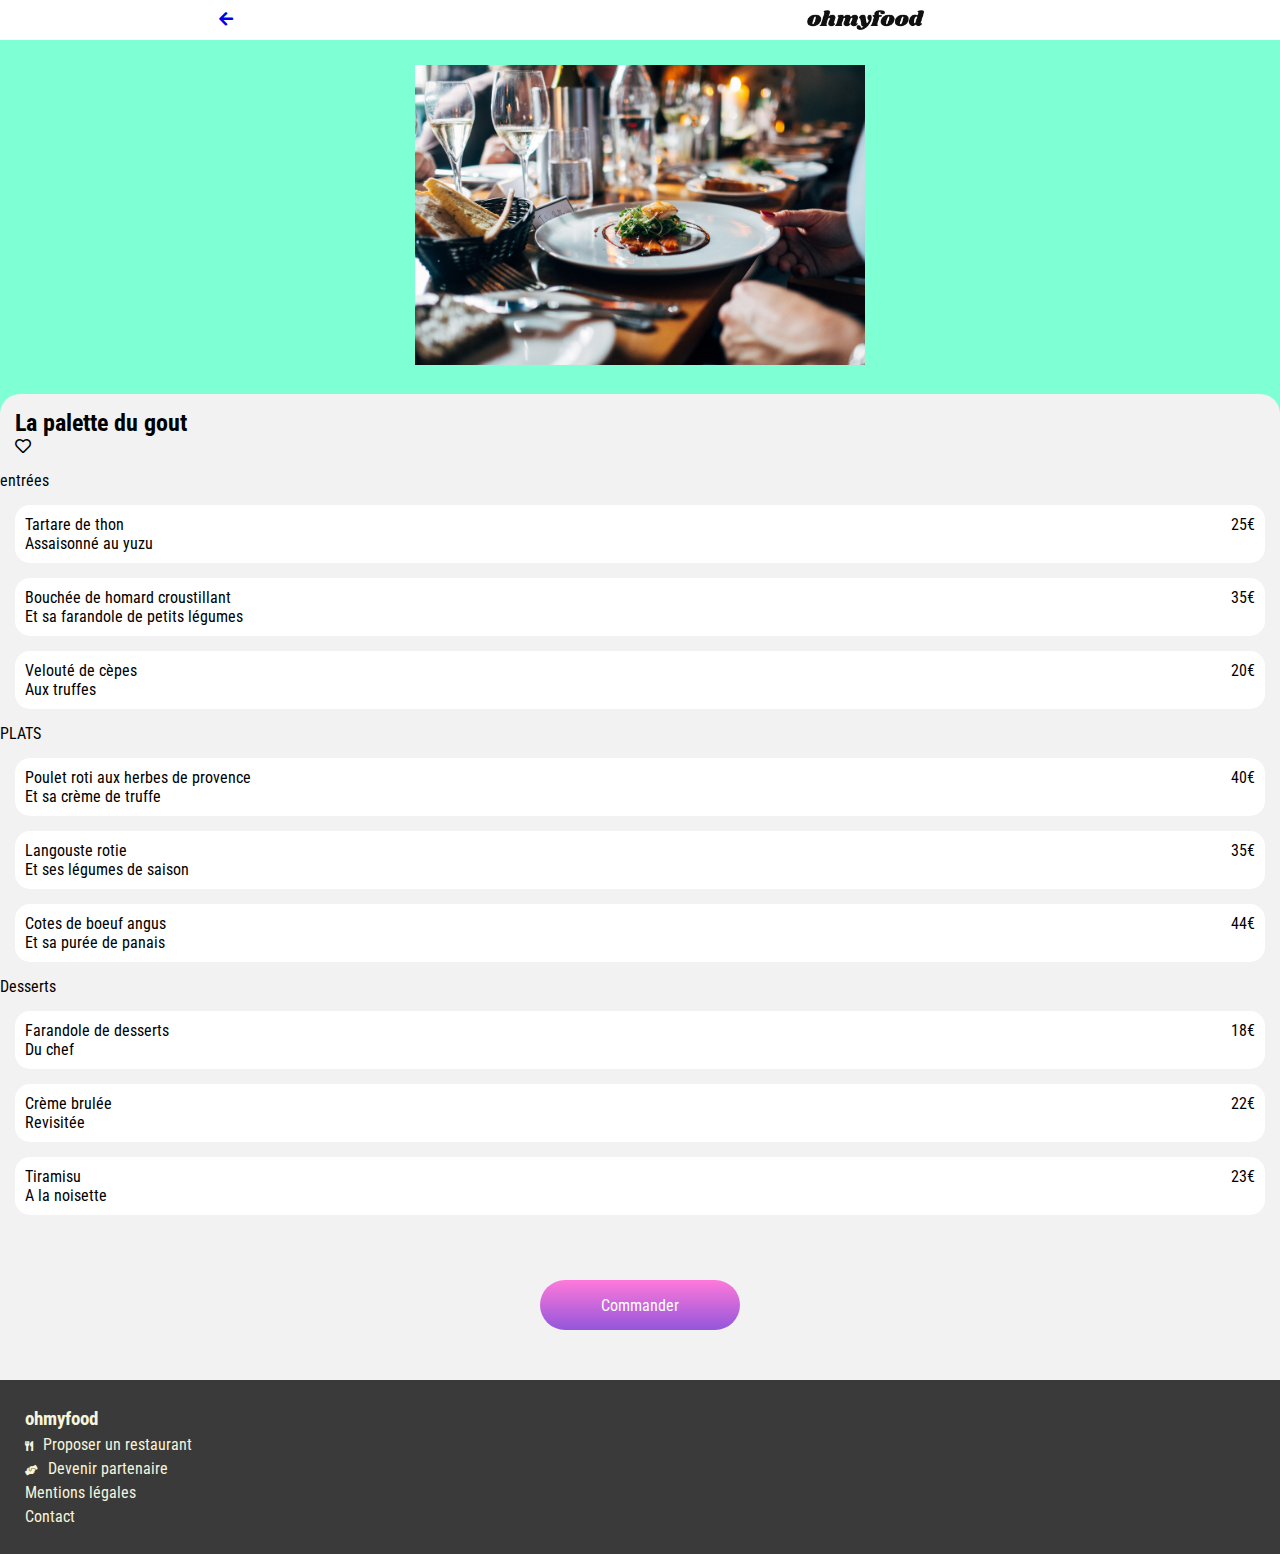
==== menu/delice_des_sens.html @ 4dac1f6c "initialisation du projet 2" ====
<!DOCTYPE html>
<html lang="en">
<head>
        <meta charset="UTF-8">
        <meta http-equiv="X-UA-Compatible" content="IE=edge">
        <meta name="viewport" content="width=device-width, initial-scale=1.0">
        <link rel="stylesheet" href="./../style/css/style.css">
        <link rel="stylesheet" href="./style/css/header.css">
        <link rel="stylesheet" href="./../style/css/menu/palette_gout.css">
        <link rel="stylesheet" href="https://cdnjs.cloudflare.com/ajax/libs/font-awesome/5.15.4/css/all.min.css">
        <title>OHMYFOOD</title>
</head>
<body>
        <header class="header">
                <span class="header__span"><a href="../index.html"><i class="fas fa-arrow-left"></i></a></span>
                <div class="header__logo">
                          <img src="./../img/logo/ohmyfood.png" alt="" class="header__logo__img">
                </div>
        </header>
        <main>
                <section class="baniere">
                        <div class="restaurant__br">
                                <div class="restaurant__br__liens__palette__img">
                                        <img class="restaurant__img restaurant__br__liens__palette__img--img" src="./../img/restaurants/jay-wennington-N_Y88TWmGwA-unsplash.jpg" alt="">
                                </div>
                        </div>    
                </section>
                <section class="plat">
                        <div class="palette_text">
                                <h2>La palette du gout</h2>
                                <div class="palette_heart">
                                        <i class="far fa-heart"></i>
                                </div>
                        </div>
                        <article class="entree">
                                <div class="entree__title">entrées</div>
                                <div class="entree__entrecard">
                                        <p>Tartare de thon <br> Assaisonné au yuzu</p>
                                        <span>25€</span>
                                </div>
                                <div class="entree__entrecard">
                                        <p>Bouchée de homard croustillant<br> Et sa farandole de petits légumes</p>
                                        <span>35€</span>
                                </div>
                                <div class="entree__entrecard">
                                        <p>Velouté de cèpes<br> Aux truffes</p>
                                        <span>20€</span>
                                </div>
                        </article>
                        <article class="entree">
                                <div class="plats__title">PLATS</div>
                                <div class="entree__entrecard">
                                        <p>Poulet roti aux herbes de provence<br>Et sa crème de truffe</p>
                                        <span>40€</span>
                                </div>
                                <div class="entree__entrecard">
                                        <p>Langouste rotie<br>Et ses légumes de saison</p>
                                        <span>35€</span>
                                </div>
                                <div class="entree__entrecard">
                                        <p>Cotes de boeuf angus <br>Et sa purée de panais</p>
                                        <span>44€</span>
                                </div>
                        </article>
                        <article class="entree">
                                <div class="desserts__title">Desserts</div>
                                <div class="entree__entrecard">
                                        <p>Farandole de  desserts <br>Du chef</p>
                                        <span>18€</span>
                                </div>
                                <div class="entree__entrecard">
                                        <p>Crème brulée<br>Revisitée</p>
                                        <span>22€</span>
                                </div>
                                <div class="entree__entrecard">
                                        <p>Tiramisu<br>A la noisette</p>
                                        <span>23€</span>
                                </div>
                        </article>
                        <div class="commander">
                                <div class="commander__buton"> Commander</div>
                        </div>
                </section>
        </main> 
        <footer class="footer">
                <h3>ohmyfood</h3>
         
                 <i class="fas fa-utensils"></i>Proposer un restaurant <br>
                 <i class="fas fa-hands-helping"></i>Devenir partenaire <br>
                 Mentions légales <br>
                 Contact
         </footer>    
</body>
</html>
---- style/css/style.css ----
@import url("https://fonts.googleapis.com/css2?family=Roboto+Condensed:ital,wght@0,400;0,700;1,300;1,400;1,700&family=Shrikhand&display=swap");
@import url("./header.css");
@import url("./footer.css");
/******************************VARIABLE*****************************/
/******************************MIXIN*****************************/
*,
::before,
::after {
  box-sizing: border-box;
  margin: 0;
  padding: 0;
}

a {
  text-decoration: none;
}

.title {
  font-family: "Shrikhand", cursive;
}

.restaurant__img {
  object-fit: cover;
  object-position: center;
  width: 100%;
  height: 300px;
}

body {
  background-color: aquamarine;
  font-family: "Roboto Condensed", sans-serif;
}

.localisation {
  background-color: #F2F2F2;
  justify-content: center;
  display: flex;
  padding-top: 15px;
  padding-bottom: 15px;
}
.localisation__icon {
  font-size: 14px;
}
.localisation__ville {
  text-align: center;
  margin-left: 15px;
}

.nouveau {
  background-color: #99E2D0;
}

.baniere {
  padding-top: 25px;
  padding-bottom: 25px;
  justify-content: center;
  align-items: center;
  display: flex;
  flex-direction: column;
}
.baniere__title {
  text-align: center;
}
.baniere__paragraphe {
  text-align: center;
}
.baniere__explorer {
  background-image: linear-gradient(to top, #9356DC, #FF79DA);
  display: flex;
  align-items: center;
  justify-content: center;
  height: 40px;
  width: 40%;
  border-radius: 40px;
  max-width: 200px;
  text-align: center;
  margin-top: 15px;
  background-color: #FF79DA;
  color: #FFFFFF;
}

.fonctionnement {
  background-color: #FFFFFF;
  padding: 25px 15px;
}
.fonctionnement__chosissez {
  background-color: #F2F2F2;
  display: flex;
  justify-content: space-around;
  align-items: center;
  margin: 10px 0 10px 0px;
  height: 50px;
  border-radius: 20px;
  position: relative;
}
.fonctionnement__chosissez__numero {
  position: absolute;
  background-color: #9356DC;
  width: 20px;
  text-align: center;
  border-radius: 50%;
  color: #FFFFFF;
  padding: 3px;
  left: -10px;
}

.restaurant {
  background-color: #F2F2F2;
  display: flex;
  flex-direction: column;
  justify-content: space-around;
}
.restaurant .restaurant__br {
  border-radius: 15px;
  background-color: #FF79DA;
  margin: 30px;
}
.restaurant .restaurant__br .restaurant__br__liens__nouveau {
  background-color: #99E2D0;
  display: inline-block;
  padding: 6px 12px;
  border-radius: 3px;
  color: rgb(45, 132, 45);
  font-weight: 600;
}
.restaurant .palette_text {
  margin-top: -4px;
  padding: 20px 15px 20px 15px;
  background-color: #FFFFFF;
  border-radius: 0px 0px 15px 15px;
  display: flex;
  justify-content: space-between;
}
.restaurant .palette_text .palette_heart {
  font-size: 30px;
}

.restaurant__br__liens {
  position: relative;
}
.restaurant__br__liens .restaurant__br__liens__nouveau {
  position: absolute;
  top: 15px;
  right: 15px;
}
.restaurant__br__liens .restaurant__br__liens__palette__img {
  margin: 0;
}
.restaurant__br__liens .restaurant__br__liens__palette__img .restaurant__br__liens__palette__img--img {
  border-radius: 15px 15px 0 0;
}

/*# sourceMappingURL=style.css.map */
---- style/css/menu/palette_gout.css ----
@import url("https://fonts.googleapis.com/css2?family=Roboto+Condensed:ital,wght@0,400;0,700;1,300;1,400;1,700&family=Shrikhand&display=swap");
@import url("./header.css");
@import url("./footer.css");
/******************************VARIABLE*****************************/
/******************************MIXIN*****************************/
.plat {
  border-top-left-radius: 20px;
  border-top-right-radius: 20px;
  display: flex;
  flex-direction: column;
  justify-content: center;
  background-color: #F2F2F2;
}
.plat .palette_text {
  margin: 15px;
}

.entree__entrecard {
  display: flex;
  justify-content: space-between;
  padding: 10px;
  margin: 15px;
  border-radius: 15px;
  background-color: #FFFFFF;
}

.commander {
  display: flex;
  justify-content: center;
}
.commander__buton {
  background-image: linear-gradient(to top, #9356DC, #FF79DA);
  padding-top: 25px;
  padding-bottom: 25px;
  display: flex;
  align-items: center;
  justify-content: center;
  height: 40px;
  width: 40%;
  border-radius: 40px;
  max-width: 200px;
  text-align: center;
  margin: 50px 0 50px 0;
  color: #FFFFFF;
}

/*# sourceMappingURL=palette_gout.css.map */
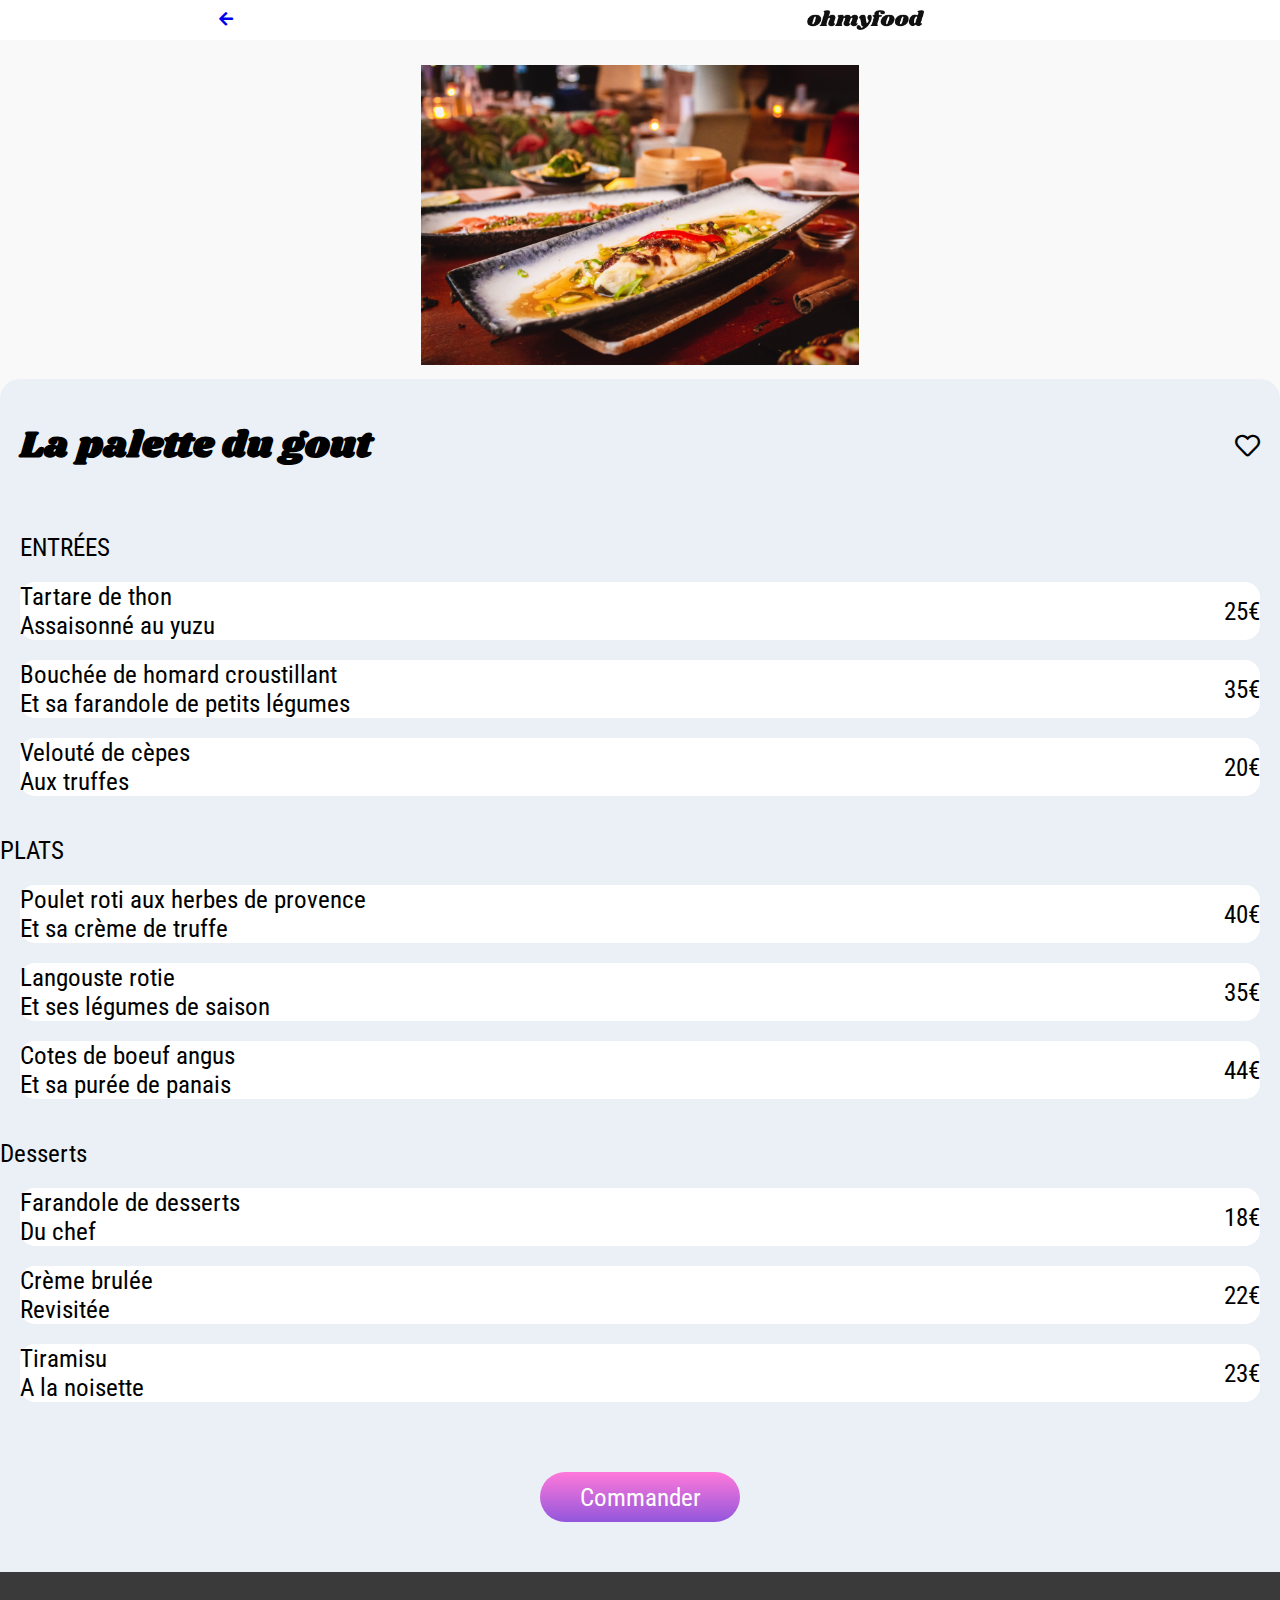
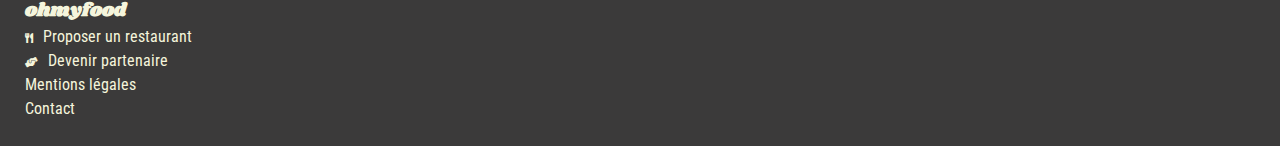
==== commit 0b0a75cc: "suite" ====
--- a/menu/delice_des_sens.html
+++ b/menu/delice_des_sens.html
@@ -21,7 +21,7 @@
                 <section class="baniere">
                         <div class="restaurant__br">
                                 <div class="restaurant__br__liens__palette__img">
-                                        <img class="restaurant__img restaurant__br__liens__palette__img--img" src="./../img/restaurants/jay-wennington-N_Y88TWmGwA-unsplash.jpg" alt="">
+                                        <img class="restaurant__img restaurant__br__liens__palette__img--img" src="./../img/restaurants/louis-hansel-shotsoflouis-qNBGVyOCY8Q-unsplash.jpg" alt="">
                                 </div>
                         </div>    
                 </section>
--- a/style/css/style.css
+++ b/style/css/style.css
@@ -27,7 +27,8 @@
 }
 
 body {
-  background-color: aquamarine;
+  background-color: #F9F9F9;
+  font-family: "Roboto", sans-serif;
   font-family: "Roboto Condensed", sans-serif;
 }
 
--- a/style/css/menu/palette_gout.css
+++ b/style/css/menu/palette_gout.css
@@ -3,25 +3,74 @@
 @import url("./footer.css");
 /******************************VARIABLE*****************************/
 /******************************MIXIN*****************************/
+h1,
+h2,
+h3 {
+  font-family: "Shrikhand", cursive;
+}
+
+.banieres__div__img {
+  width: 100%;
+}
+
 .plat {
+  margin-top: -15px;
+  font-size: 25px;
   border-top-left-radius: 20px;
   border-top-right-radius: 20px;
   display: flex;
   flex-direction: column;
   justify-content: center;
-  background-color: #F2F2F2;
+  background-color: #ebf0f6;
 }
 .plat .palette_text {
-  margin: 15px;
+  margin: 40px 20px;
+  display: flex;
+  justify-content: space-between;
+  align-items: center;
+}
+.plat .palette_text .palette_heart {
+  font-size: 25px;
 }
 
+.entree {
+  margin-top: 20px;
+}
+.entree__title {
+  margin: 0 0 0 20px;
+  text-transform: uppercase;
+}
+.entree__title .trait {
+  margin: 6px 0 20px 0;
+  border-color: #99E2D0;
+  width: 55px;
+  height: 5px;
+  background-color: #99E2D0;
+}
 .entree__entrecard {
   display: flex;
   justify-content: space-between;
-  padding: 10px;
-  margin: 15px;
+  align-items: center;
+  margin: 20px;
   border-radius: 15px;
   background-color: #FFFFFF;
+}
+.entree__entrecard__div {
+  padding: 10px;
+}
+.entree__entrecard__check {
+  padding-top: 25px;
+  height: 80px;
+  border-radius: 0px 15px 15px 0px;
+  background-color: #99E2D0;
+  color: #99E2D0;
+  text-align: center;
+  width: 20%;
+}
+.entree__entrecard__check--background {
+  background-color: #FFFFFF;
+  border-radius: 50%;
+  padding: 2px;
 }
 
 .commander {
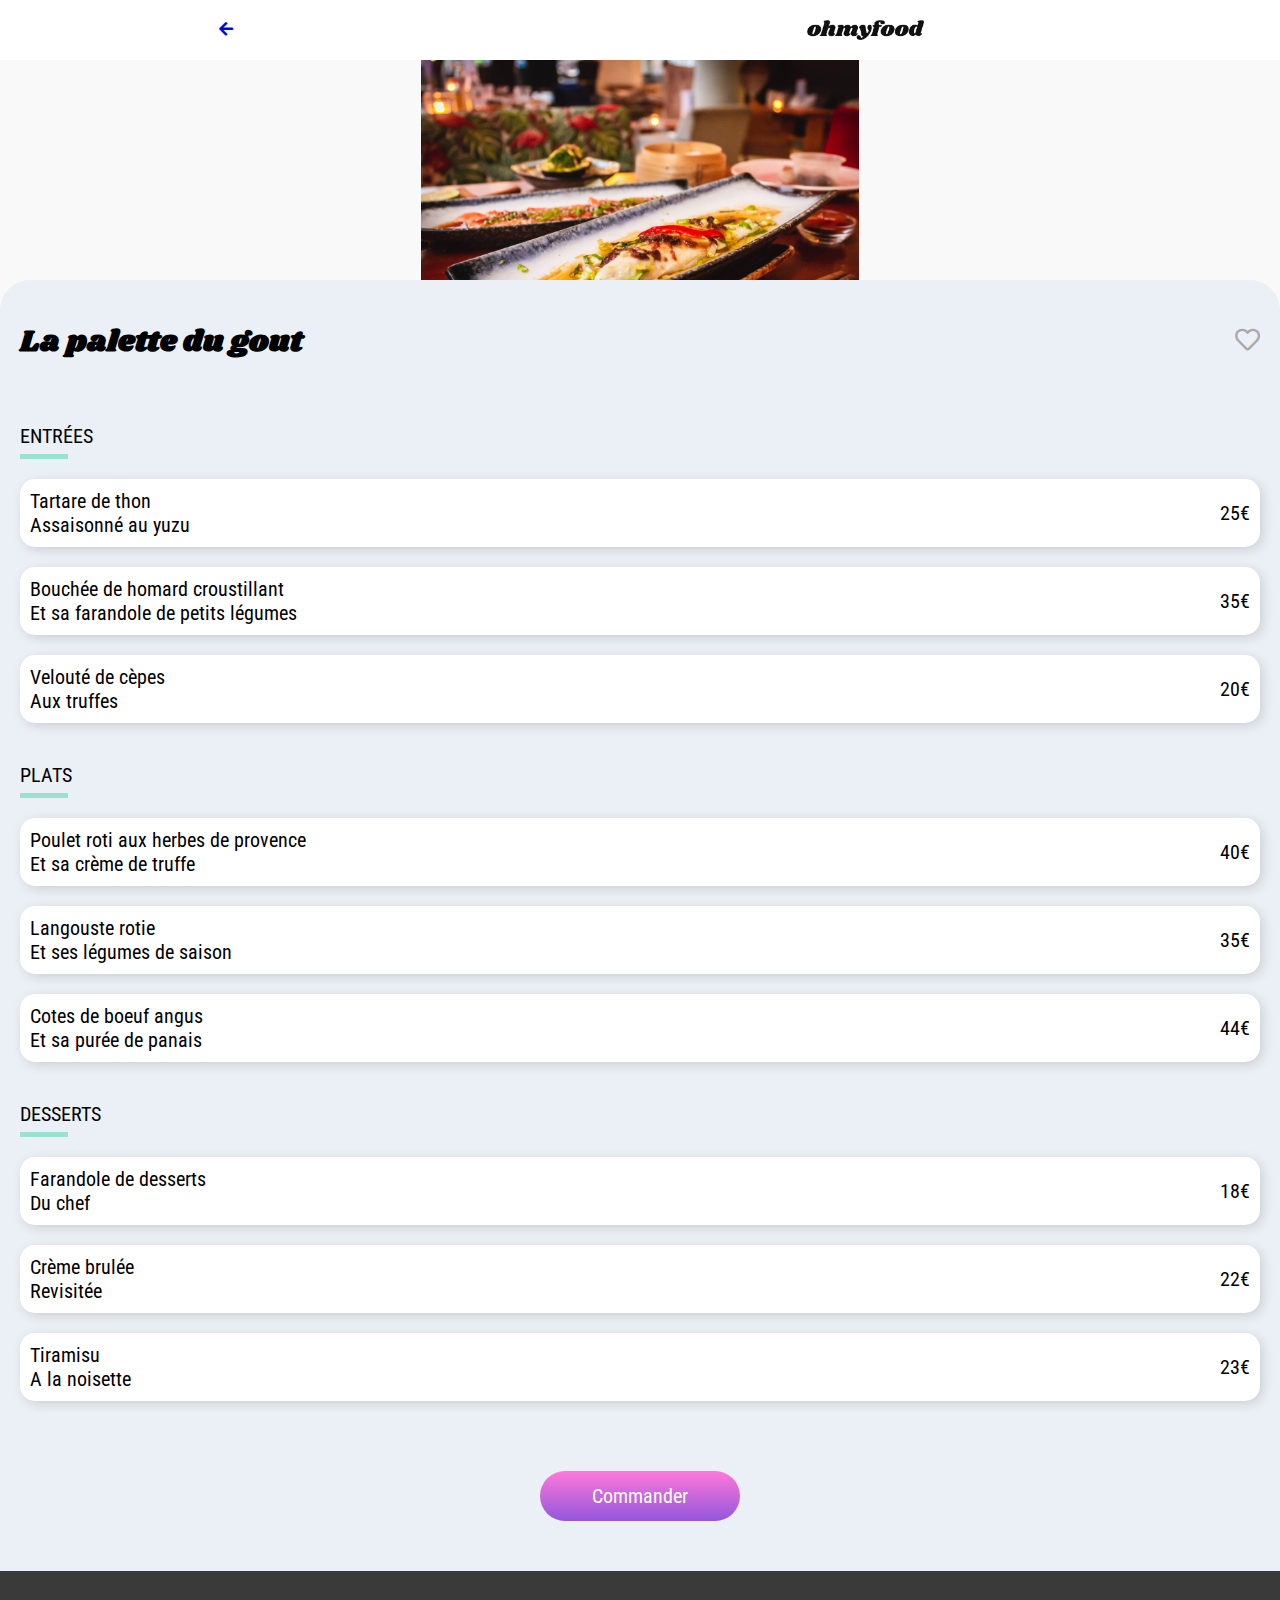
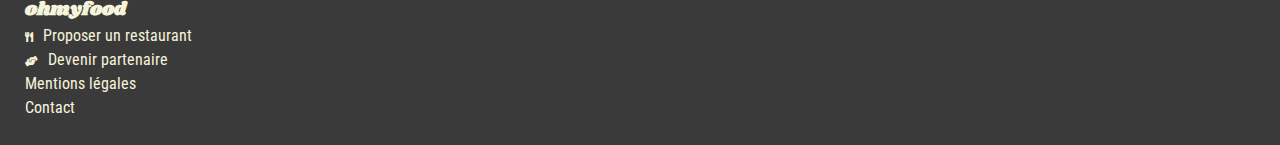
==== commit f2b12238: "suite" ====
--- a/menu/delice_des_sens.html
+++ b/menu/delice_des_sens.html
@@ -29,52 +29,90 @@
                         <div class="palette_text">
                                 <h2>La palette du gout</h2>
                                 <div class="palette_heart">
-                                        <i class="far fa-heart"></i>
+                                        <i class="far fa-heart coeur-contenant">
+                                                <i class="fas fa-heart coeur-colore"></i>
+                                        </i>
                                 </div>
                         </div>
                         <article class="entree">
-                                <div class="entree__title">entrées</div>
-                                <div class="entree__entrecard">
-                                        <p>Tartare de thon <br> Assaisonné au yuzu</p>
+                                <div class="entree__title">
+                                        entrées
+                                        <div class="trait"></div>
+                                </div>
+                                <div class="entree__entrecard entree__slideUp1">
+                                        <div class="entree__entrecard__div">
+                                          <p>Tartare de thon <br> Assaisonné au yuzu</p>
+                                        </div>
                                         <span>25€</span>
+                                      <div class="entree__entrecard__check check"><span class="entree__entrecard__check--background contain"><i class="fa fa-check spane"></i></span></div> 
                                 </div>
-                                <div class="entree__entrecard">
-                                        <p>Bouchée de homard croustillant<br> Et sa farandole de petits légumes</p>
-                                        <span>35€</span>
+                                <div class="entree__entrecard entree__slideUp2">
+                                        <div class="entree__entrecard__div">
+                                          <p>Bouchée de homard croustillant<br> Et sa farandole de petits légumes</p>
+                                        </div>
+                                          <span>35€</span>
+                                      <div class="entree__entrecard__check check"><span class="entree__entrecard__check--background contain"><i class="fa fa-check spane"></i></span></div> 
                                 </div>
-                                <div class="entree__entrecard">
-                                        <p>Velouté de cèpes<br> Aux truffes</p>
+                                <div class="entree__entrecard entree__slideUp3">
+                                        <div class="entree__entrecard__div">
+                                           <p>Velouté de cèpes<br> Aux truffes</p>
+                                        </div>
                                         <span>20€</span>
+                                      <div class="entree__entrecard__check check"><span class="entree__entrecard__check--background contain"><i class="fa fa-check spane"></i></span></div> 
                                 </div>
                         </article>
                         <article class="entree">
-                                <div class="plats__title">PLATS</div>
-                                <div class="entree__entrecard">
-                                        <p>Poulet roti aux herbes de provence<br>Et sa crème de truffe</p>
-                                        <span>40€</span>
+                                <div class="entree__title">
+                                        PLATS
+                                        <div class="trait"></div>
                                 </div>
-                                <div class="entree__entrecard">
-                                        <p>Langouste rotie<br>Et ses légumes de saison</p>
-                                        <span>35€</span>
+                                <div class="entree__entrecard entree__slideUp1">
+                                        <div class="entree__entrecard__div">
+                                            <p>Poulet roti aux herbes de provence<br>Et sa crème de truffe</p>
+                                        </div>
+                                            <span>40€</span>
+                                      <div class="entree__entrecard__check check"><span class="entree__entrecard__check--background contain"><i class="fa fa-check spane"></i></span></div> 
                                 </div>
-                                <div class="entree__entrecard">
-                                        <p>Cotes de boeuf angus <br>Et sa purée de panais</p>
+                                <div class="entree__entrecard entree__slideUp2">
+                                        <div class="entree__entrecard__div">
+                                            <p>Langouste rotie<br>Et ses légumes de saison</p>
+                                        </div>
+                                            <span>35€</span>
+                                      <div class="entree__entrecard__check check"><span class="entree__entrecard__check--background contain"><i class="fa fa-check spane"></i></span></div> 
+                                </div>
+                                <div class="entree__entrecard entree__slideUp3">
+                                        <div class="entree__entrecard__div">
+                                            <p>Cotes de boeuf angus <br>Et sa purée de panais</p>
+                                        </div>
                                         <span>44€</span>
+                                      <div class="entree__entrecard__check check"><span class="entree__entrecard__check--background contain"><i class="fa fa-check spane"></i></span></div> 
                                 </div>
                         </article>
                         <article class="entree">
-                                <div class="desserts__title">Desserts</div>
-                                <div class="entree__entrecard">
-                                        <p>Farandole de  desserts <br>Du chef</p>
+                                <div class="entree__title">
+                                        Desserts
+                                        <div class="trait"></div>
+                                </div>
+                                <div class="entree__entrecard entree__slideUp1">
+                                        <div class="entree__entrecard__div">
+                                           <p>Farandole de  desserts <br>Du chef</p>
+                                        </div>
                                         <span>18€</span>
+                                      <div class="entree__entrecard__check check"><span class="entree__entrecard__check--background contain"><i class="fa fa-check spane"></i></span></div> 
                                 </div>
-                                <div class="entree__entrecard">
-                                        <p>Crème brulée<br>Revisitée</p>
+                                <div class="entree__entrecard entree__slideUp2">
+                                        <div class="entree__entrecard__div">
+                                             <p>Crème brulée<br>Revisitée</p>
+                                        </div>
                                         <span>22€</span>
+                                      <div class="entree__entrecard__check check"><span class="entree__entrecard__check--background contain"><i class="fa fa-check spane"></i></span></div> 
                                 </div>
-                                <div class="entree__entrecard">
-                                        <p>Tiramisu<br>A la noisette</p>
+                                <div class="entree__entrecard entree__slideUp3">
+                                        <div class="entree__entrecard__div">
+                                            <p>Tiramisu<br>A la noisette</p>
+                                        </div>
                                         <span>23€</span>
+                                      <div class="entree__entrecard__check check"><span class="entree__entrecard__check--background contain"><i class="fa fa-check spane"></i></span></div> 
                                 </div>
                         </article>
                         <div class="commander">
--- a/style/css/style.css
+++ b/style/css/style.css
@@ -1,7 +1,124 @@
 @import url("https://fonts.googleapis.com/css2?family=Roboto+Condensed:ital,wght@0,400;0,700;1,300;1,400;1,700&family=Shrikhand&display=swap");
 @import url("./header.css");
 @import url("./footer.css");
+@import url("./../css/helpers/_$Variable.css");
 /******************************VARIABLE*****************************/
+.container3 {
+  position: fixed;
+  background-color: #0d0d0d;
+  opacity: 0.9;
+  height: 100vh;
+  inset: 0px;
+  z-index: 1;
+  color: #FFFFFF;
+  line-height: 500px;
+  padding-left: 45%;
+  animation: display 9s 1s forwards;
+}
+
+.laoder {
+  width: 50px;
+  height: 50px;
+  display: inline-block;
+  vertical-align: middle;
+  position: relative;
+  border-radius: 50px;
+  border: 6px solid rgba(255, 255, 255, 0.4);
+}
+
+.laoder-circle {
+  border-radius: 50px;
+  border: 5px solid transparent;
+  border-top-color: #FFF;
+  border-bottom-color: #FFF;
+  animation: spin 4s linear 0s forwards;
+}
+
+.laoder-circle::after {
+  content: "";
+  position: absolute;
+  top: 10px;
+  left: 10px;
+  bottom: 10px;
+  right: 10px;
+  border-radius: 50px;
+  border: 10px solid transparent;
+  border-top-color: #FFF;
+  border-bottom-color: #FFF;
+  opacity: 0.6;
+  animation: spinreverse 3s linear 0s forwards;
+}
+
+.laoder-circle::before {
+  content: "";
+  position: absolute;
+  top: 10px;
+  left: 10px;
+  bottom: 10px;
+  right: 10px;
+  border-radius: 50px;
+  border: 10px solid transparent;
+  border-top-color: #FFF;
+  border-bottom-color: #FFF;
+  opacity: 0.6;
+  animation: spinreverse 3s linear 0s forwards;
+}
+
+@keyframes spin {
+  0% {
+    transform: rotate(0deg);
+    opacity: 1;
+  }
+  100% {
+    transform: rotate(360deg);
+    opacity: 0;
+  }
+}
+@keyframes display {
+  0% {
+    display: block;
+    opacity: 1;
+  }
+  50% {
+    display: none;
+    opacity: 0.5;
+  }
+  100% {
+    display: none;
+    opacity: 0;
+    z-index: 0;
+  }
+}
+@keyframes spinreverse {
+  0% {
+    transform: rotate(0deg);
+    opacity: 1;
+  }
+  100% {
+    transform: rotate(360deg);
+    opacity: 0;
+  }
+}
+.form__group input {
+  border: 2px solid #fff;
+  border-radius: 100rem;
+  color: #6300a0;
+  font-family: "Montserrat", sans-serif;
+  font-size: 2.5rem;
+  outline: none;
+  padding: 0.5rem 1.5rem;
+  width: 100%;
+  transition: background-color 500ms;
+}
+.form__group input:focus {
+  border: 2px solid #6300a0;
+}
+.form__group input:not(:focus):invalid {
+  background: #b20a37;
+  border: 2px solid #b20a37;
+  color: #fff;
+}
+
 /******************************MIXIN*****************************/
 *,
 ::before,
@@ -27,7 +144,6 @@
 }
 
 body {
-  background-color: #F9F9F9;
   font-family: "Roboto", sans-serif;
   font-family: "Roboto Condensed", sans-serif;
 }
@@ -36,11 +152,12 @@
   background-color: #F2F2F2;
   justify-content: center;
   display: flex;
-  padding-top: 15px;
-  padding-bottom: 15px;
+  padding: 15px 0;
+  font-size: 20px;
+  font-weight: bold;
 }
 .localisation__icon {
-  font-size: 14px;
+  font-size: 20px;
 }
 .localisation__ville {
   text-align: center;
@@ -52,15 +169,17 @@
 }
 
 .baniere {
-  padding-top: 25px;
-  padding-bottom: 25px;
-  justify-content: center;
+  background-color: #F9F9F9;
+  justify-content: space-evenly;
   align-items: center;
   display: flex;
   flex-direction: column;
+  height: 250px;
 }
 .baniere__title {
   text-align: center;
+  font-size: 30px;
+  margin: 30px 0;
 }
 .baniere__paragraphe {
   text-align: center;
@@ -74,25 +193,40 @@
   width: 40%;
   border-radius: 40px;
   max-width: 200px;
-  text-align: center;
-  margin-top: 15px;
+  padding: 20px;
+  text-align: center;
+  margin: 30px 0 50px 0;
+  font-size: 14px;
   background-color: #FF79DA;
   color: #FFFFFF;
+  cursor: b;
 }
 
 .fonctionnement {
   background-color: #FFFFFF;
-  padding: 25px 15px;
+  padding: 0px 20px 0px 20px;
+  margin: 50px 0px 70px 0px;
+}
+.fonctionnement__title {
+  padding-bottom: 10px;
+  font-size: 25px;
 }
 .fonctionnement__chosissez {
   background-color: #F2F2F2;
   display: flex;
-  justify-content: space-around;
+  justify-content: center;
   align-items: center;
-  margin: 10px 0 10px 0px;
+  margin: 20px 10px 20px 10px;
   height: 50px;
   border-radius: 20px;
   position: relative;
+}
+.fonctionnement__chosissez__texte {
+  text-align: right;
+  margin-left: 100px;
+}
+.fonctionnement__chosissez__icon {
+  text-align: center;
 }
 .fonctionnement__chosissez__numero {
   position: absolute;
@@ -106,15 +240,20 @@
 }
 
 .restaurant {
+  padding: 0px 20px 40px 20px;
   background-color: #F2F2F2;
   display: flex;
   flex-direction: column;
   justify-content: space-around;
+}
+.restaurant__title {
+  padding: 0px 0px 25px 0px;
+  font-size: 25px;
 }
 .restaurant .restaurant__br {
   border-radius: 15px;
   background-color: #FF79DA;
-  margin: 30px;
+  margin-bottom: 25px;
 }
 .restaurant .restaurant__br .restaurant__br__liens__nouveau {
   background-color: #99E2D0;
--- a/style/css/menu/palette_gout.css
+++ b/style/css/menu/palette_gout.css
@@ -1,6 +1,7 @@
 @import url("https://fonts.googleapis.com/css2?family=Roboto+Condensed:ital,wght@0,400;0,700;1,300;1,400;1,700&family=Shrikhand&display=swap");
 @import url("./header.css");
 @import url("./footer.css");
+@import url("./_@keyframes.css");
 /******************************VARIABLE*****************************/
 /******************************MIXIN*****************************/
 h1,
@@ -9,56 +10,97 @@
   font-family: "Shrikhand", cursive;
 }
 
-.banieres__div__img {
+main {
+  background-color: #FFFFFF;
+  overflow: hidden;
+  display: flex;
+  flex-direction: column;
+}
+main .banieres__div {
+  height: 200px;
+  overflow: hidden;
+}
+main .banieres__div .banieres__div__img {
   width: 100%;
+  height: 400px;
 }
-
-.plat {
-  margin-top: -15px;
-  font-size: 25px;
-  border-top-left-radius: 20px;
-  border-top-right-radius: 20px;
+main .plat {
+  margin-top: -30px;
+  font-size: 20px;
+  border-top-left-radius: 30px;
+  border-top-right-radius: 30px;
   display: flex;
   flex-direction: column;
   justify-content: center;
   background-color: #ebf0f6;
+  transition: background-color 1s 2s;
 }
-.plat .palette_text {
+main .plat .palette_text {
   margin: 40px 20px;
   display: flex;
   justify-content: space-between;
   align-items: center;
 }
-.plat .palette_text .palette_heart {
+main .plat .palette_text .palette_heart .coeur-contenant {
+  display: inline-block;
+  position: relative;
   font-size: 25px;
+  overflow: hidden;
+  cursor: pointer;
+  color: #a9a9a9;
 }
-
-.entree {
+main .plat .palette_text .palette_heart .coeur-colore {
+  position: absolute;
+  top: 60px;
+  left: 30px;
+  font-size: 0px;
+  transition: top 0.5s, font-size 0.5s, left 0.5s;
+  background: linear-gradient(to left, #9356DC 0%, #FF79DA 100%);
+  background-clip: text;
+  -webkit-background-clip: text;
+  -webkit-text-fill-color: transparent;
+}
+main .plat .palette_text .palette_heart .coeur-contenant:hover {
+  counter-reset: #FF79DA;
+}
+main .plat .palette_text .palette_heart .coeur-contenant:hover .coeur-colore {
+  top: 3px;
+  font-size: 21px;
+  left: 2px;
+}
+main .entree {
   margin-top: 20px;
 }
-.entree__title {
+main .entree__title {
   margin: 0 0 0 20px;
   text-transform: uppercase;
 }
-.entree__title .trait {
+main .entree__title .trait {
   margin: 6px 0 20px 0;
   border-color: #99E2D0;
-  width: 55px;
+  width: 48px;
   height: 5px;
   background-color: #99E2D0;
 }
-.entree__entrecard {
+main .entree__entrecard {
   display: flex;
   justify-content: space-between;
   align-items: center;
   margin: 20px;
   border-radius: 15px;
   background-color: #FFFFFF;
+  box-shadow: 3px 3px 13px -2px rgba(33, 32, 32, 0.2);
+  white-space: nowrap;
+  overflow: hidden;
+  text-overflow: ellipsis;
 }
-.entree__entrecard__div {
+main .entree__entrecard span {
   padding: 10px;
 }
-.entree__entrecard__check {
+main .entree__entrecard__div {
+  padding: 10px;
+}
+main .entree__entrecard__check {
   padding-top: 25px;
   height: 80px;
   border-radius: 0px 15px 15px 0px;
@@ -66,18 +108,42 @@
   color: #99E2D0;
   text-align: center;
   width: 20%;
+  display: none;
+  transition: display 10s;
 }
-.entree__entrecard__check--background {
+main .entree__entrecard__check--background {
   background-color: #FFFFFF;
   border-radius: 50%;
   padding: 2px;
 }
-
-.commander {
+main .entree__entrecard .check .contain .spane {
+  transform: rotate(0turn);
+  transition: transform 2s;
+}
+main .entree__entrecard:hover {
+  cursor: pointer;
+}
+main .entree__entrecard:hover .check {
+  display: block;
+}
+main .entree__entrecard:hover .check .contain .spane {
+  animation: rotation 0.5s forwards;
+}
+main .entree__slideUp1 {
+  animation: slideUp 1s forwards;
+}
+main .entree__slideUp2 {
+  animation: slideUp 2s forwards;
+}
+main .entree__slideUp3 {
+  animation: slideUp 3s forwards;
+}
+main .commander {
   display: flex;
   justify-content: center;
 }
-.commander__buton {
+main .commander__buton {
+  cursor: pointer;
   background-image: linear-gradient(to top, #9356DC, #FF79DA);
   padding-top: 25px;
   padding-bottom: 25px;
@@ -93,4 +159,41 @@
   color: #FFFFFF;
 }
 
+@keyframes slideUp {
+  0% {
+    transform: translateY(-60px);
+    opacity: 0;
+  }
+  100% {
+    transform: translateY(0);
+    opacity: 1;
+  }
+}
+@keyframes rotation {
+  0% {
+    transform: rotate(0turn);
+  }
+  100% {
+    transform: rotate(1turn);
+  }
+}
+@keyframes heatColor {
+  0% {
+    color: #FF79DA;
+  }
+  100% {
+    color: #FF79DA;
+  }
+}
+@keyframes apparition {
+  0% {
+    display: block;
+    background-color: #ebf0f6;
+  }
+  100% {
+    display: block;
+    background-color: #9356DC;
+  }
+}
+
 /*# sourceMappingURL=palette_gout.css.map */
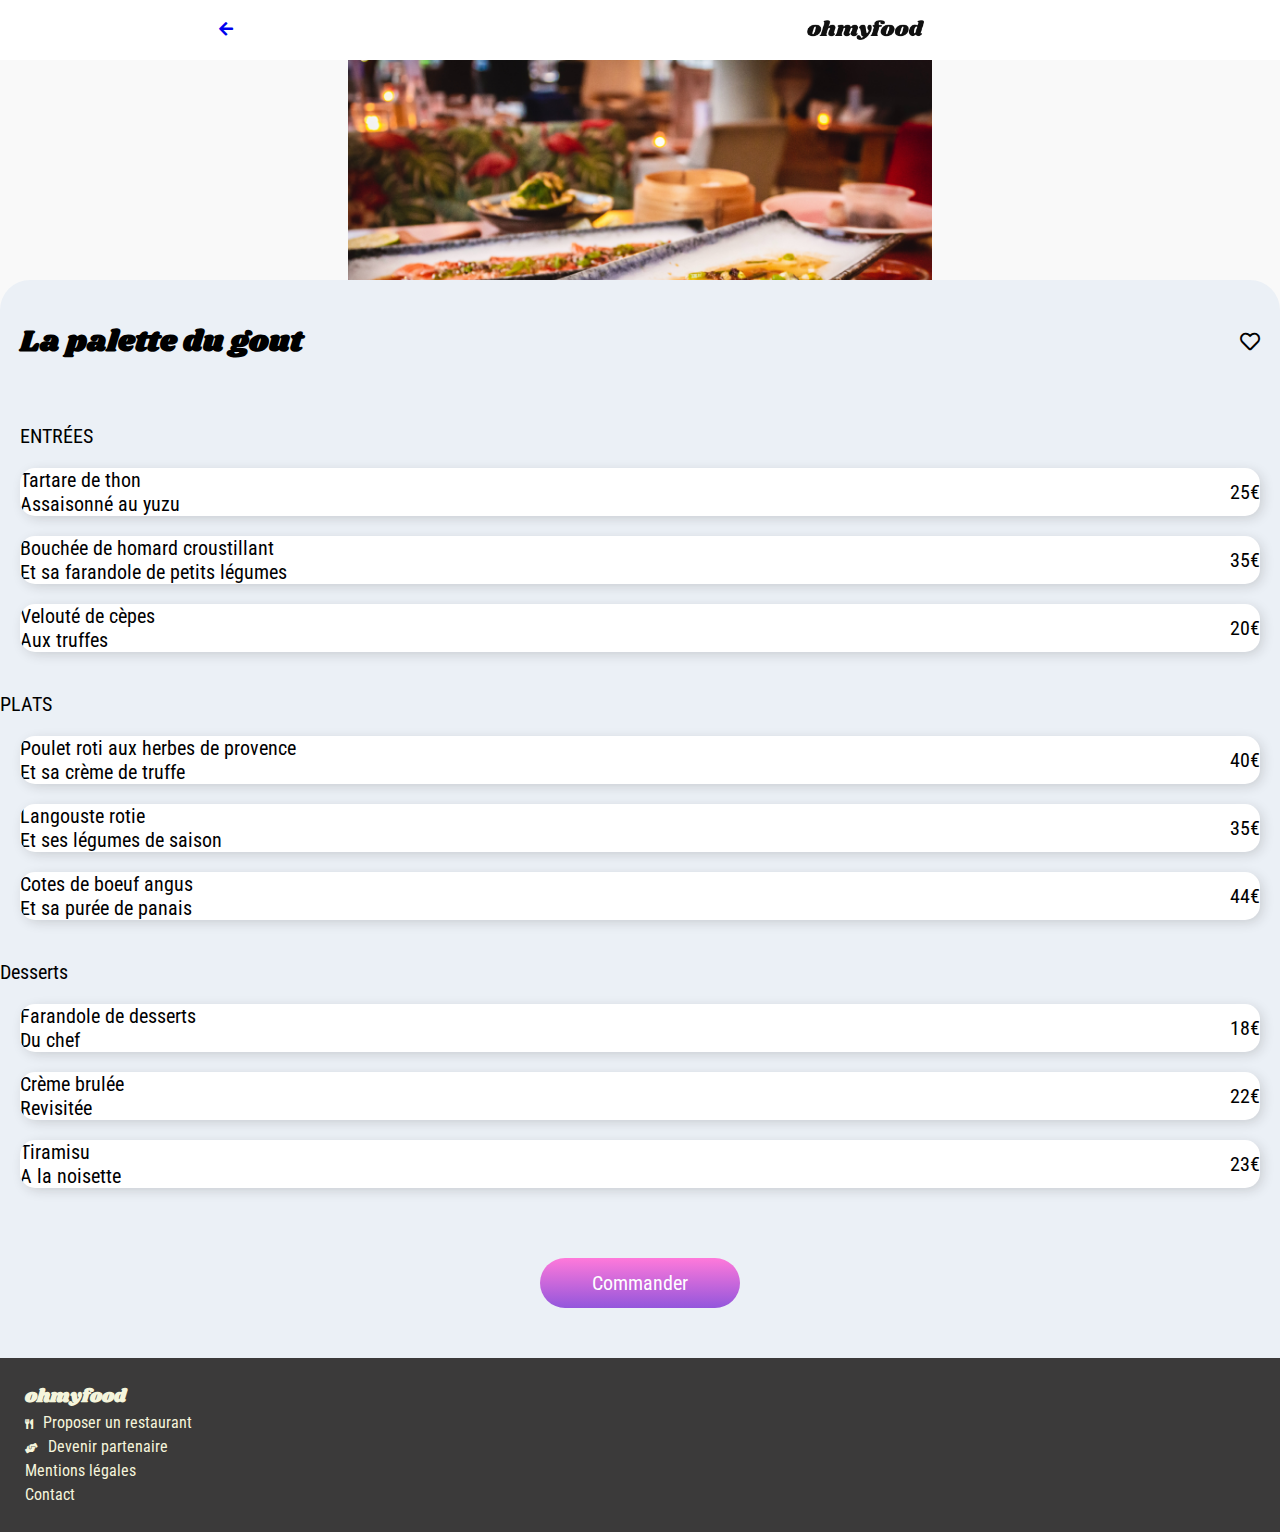
==== commit 6c6ab3c1: "suite" ====
--- a/menu/delice_des_sens.html
+++ b/menu/delice_des_sens.html
@@ -19,100 +19,60 @@
         </header>
         <main>
                 <section class="baniere">
-                        <div class="restaurant__br">
-                                <div class="restaurant__br__liens__palette__img">
-                                        <img class="restaurant__img restaurant__br__liens__palette__img--img" src="./../img/restaurants/louis-hansel-shotsoflouis-qNBGVyOCY8Q-unsplash.jpg" alt="">
-                                </div>
-                        </div>    
+                                <div class="banieres__div">
+                                        <img class="banieres__div__img" src="./../img/restaurants/louis-hansel-shotsoflouis-qNBGVyOCY8Q-unsplash.jpg" alt="baniere la palette du gout">
+                                </div>       
                 </section>
                 <section class="plat">
                         <div class="palette_text">
                                 <h2>La palette du gout</h2>
                                 <div class="palette_heart">
-                                        <i class="far fa-heart coeur-contenant">
-                                                <i class="fas fa-heart coeur-colore"></i>
-                                        </i>
+                                        <i class="far fa-heart"></i>
                                 </div>
                         </div>
                         <article class="entree">
-                                <div class="entree__title">
-                                        entrées
-                                        <div class="trait"></div>
+                                <div class="entree__title">entrées</div>
+                                <div class="entree__entrecard">
+                                        <p>Tartare de thon <br> Assaisonné au yuzu</p>
+                                        <span>25€</span>
                                 </div>
-                                <div class="entree__entrecard entree__slideUp1">
-                                        <div class="entree__entrecard__div">
-                                          <p>Tartare de thon <br> Assaisonné au yuzu</p>
-                                        </div>
-                                        <span>25€</span>
-                                      <div class="entree__entrecard__check check"><span class="entree__entrecard__check--background contain"><i class="fa fa-check spane"></i></span></div> 
+                                <div class="entree__entrecard">
+                                        <p>Bouchée de homard croustillant<br> Et sa farandole de petits légumes</p>
+                                        <span>35€</span>
                                 </div>
-                                <div class="entree__entrecard entree__slideUp2">
-                                        <div class="entree__entrecard__div">
-                                          <p>Bouchée de homard croustillant<br> Et sa farandole de petits légumes</p>
-                                        </div>
-                                          <span>35€</span>
-                                      <div class="entree__entrecard__check check"><span class="entree__entrecard__check--background contain"><i class="fa fa-check spane"></i></span></div> 
-                                </div>
-                                <div class="entree__entrecard entree__slideUp3">
-                                        <div class="entree__entrecard__div">
-                                           <p>Velouté de cèpes<br> Aux truffes</p>
-                                        </div>
+                                <div class="entree__entrecard">
+                                        <p>Velouté de cèpes<br> Aux truffes</p>
                                         <span>20€</span>
-                                      <div class="entree__entrecard__check check"><span class="entree__entrecard__check--background contain"><i class="fa fa-check spane"></i></span></div> 
                                 </div>
                         </article>
                         <article class="entree">
-                                <div class="entree__title">
-                                        PLATS
-                                        <div class="trait"></div>
+                                <div class="plats__title">PLATS</div>
+                                <div class="entree__entrecard">
+                                        <p>Poulet roti aux herbes de provence<br>Et sa crème de truffe</p>
+                                        <span>40€</span>
                                 </div>
-                                <div class="entree__entrecard entree__slideUp1">
-                                        <div class="entree__entrecard__div">
-                                            <p>Poulet roti aux herbes de provence<br>Et sa crème de truffe</p>
-                                        </div>
-                                            <span>40€</span>
-                                      <div class="entree__entrecard__check check"><span class="entree__entrecard__check--background contain"><i class="fa fa-check spane"></i></span></div> 
+                                <div class="entree__entrecard">
+                                        <p>Langouste rotie<br>Et ses légumes de saison</p>
+                                        <span>35€</span>
                                 </div>
-                                <div class="entree__entrecard entree__slideUp2">
-                                        <div class="entree__entrecard__div">
-                                            <p>Langouste rotie<br>Et ses légumes de saison</p>
-                                        </div>
-                                            <span>35€</span>
-                                      <div class="entree__entrecard__check check"><span class="entree__entrecard__check--background contain"><i class="fa fa-check spane"></i></span></div> 
-                                </div>
-                                <div class="entree__entrecard entree__slideUp3">
-                                        <div class="entree__entrecard__div">
-                                            <p>Cotes de boeuf angus <br>Et sa purée de panais</p>
-                                        </div>
+                                <div class="entree__entrecard">
+                                        <p>Cotes de boeuf angus <br>Et sa purée de panais</p>
                                         <span>44€</span>
-                                      <div class="entree__entrecard__check check"><span class="entree__entrecard__check--background contain"><i class="fa fa-check spane"></i></span></div> 
                                 </div>
                         </article>
                         <article class="entree">
-                                <div class="entree__title">
-                                        Desserts
-                                        <div class="trait"></div>
+                                <div class="desserts__title">Desserts</div>
+                                <div class="entree__entrecard">
+                                        <p>Farandole de  desserts <br>Du chef</p>
+                                        <span>18€</span>
                                 </div>
-                                <div class="entree__entrecard entree__slideUp1">
-                                        <div class="entree__entrecard__div">
-                                           <p>Farandole de  desserts <br>Du chef</p>
-                                        </div>
-                                        <span>18€</span>
-                                      <div class="entree__entrecard__check check"><span class="entree__entrecard__check--background contain"><i class="fa fa-check spane"></i></span></div> 
+                                <div class="entree__entrecard">
+                                        <p>Crème brulée<br>Revisitée</p>
+                                        <span>22€</span>
                                 </div>
-                                <div class="entree__entrecard entree__slideUp2">
-                                        <div class="entree__entrecard__div">
-                                             <p>Crème brulée<br>Revisitée</p>
-                                        </div>
-                                        <span>22€</span>
-                                      <div class="entree__entrecard__check check"><span class="entree__entrecard__check--background contain"><i class="fa fa-check spane"></i></span></div> 
-                                </div>
-                                <div class="entree__entrecard entree__slideUp3">
-                                        <div class="entree__entrecard__div">
-                                            <p>Tiramisu<br>A la noisette</p>
-                                        </div>
+                                <div class="entree__entrecard">
+                                        <p>Tiramisu<br>A la noisette</p>
                                         <span>23€</span>
-                                      <div class="entree__entrecard__check check"><span class="entree__entrecard__check--background contain"><i class="fa fa-check spane"></i></span></div> 
                                 </div>
                         </article>
                         <div class="commander">
--- a/style/css/style.css
+++ b/style/css/style.css
@@ -220,6 +220,7 @@
   height: 50px;
   border-radius: 20px;
   position: relative;
+  box-shadow: 3px 3px 13px -2px rgba(33, 32, 32, 0.2);
 }
 .fonctionnement__chosissez__texte {
   text-align: right;
@@ -238,6 +239,10 @@
   padding: 3px;
   left: -10px;
 }
+.fonctionnement__chosissez:hover {
+  cursor: pointer;
+  background-color: #F9F9F9;
+}
 
 .restaurant {
   padding: 0px 20px 40px 20px;
@@ -251,6 +256,7 @@
   font-size: 25px;
 }
 .restaurant .restaurant__br {
+  transition: transform 1s ease-in-out;
   border-radius: 15px;
   background-color: #FF79DA;
   margin-bottom: 25px;
@@ -263,6 +269,9 @@
   color: rgb(45, 132, 45);
   font-weight: 600;
 }
+.restaurant .restaurant__br:hover {
+  transform: scale(1.08);
+}
 .restaurant .palette_text {
   margin-top: -4px;
   padding: 20px 15px 20px 15px;
--- a/style/css/menu/palette_gout.css
+++ b/style/css/menu/palette_gout.css
@@ -17,7 +17,7 @@
   flex-direction: column;
 }
 main .banieres__div {
-  height: 200px;
+  height: 250px;
   overflow: hidden;
 }
 main .banieres__div .banieres__div__img {
@@ -78,7 +78,7 @@
 main .entree__title .trait {
   margin: 6px 0 20px 0;
   border-color: #99E2D0;
-  width: 48px;
+  width: 55px;
   height: 5px;
   background-color: #99E2D0;
 }
@@ -94,9 +94,6 @@
   overflow: hidden;
   text-overflow: ellipsis;
 }
-main .entree__entrecard span {
-  padding: 10px;
-}
 main .entree__entrecard__div {
   padding: 10px;
 }
@@ -109,7 +106,6 @@
   text-align: center;
   width: 20%;
   display: none;
-  transition: display 10s;
 }
 main .entree__entrecard__check--background {
   background-color: #FFFFFF;
@@ -122,9 +118,11 @@
 }
 main .entree__entrecard:hover {
   cursor: pointer;
+  transition: transform 3S;
 }
 main .entree__entrecard:hover .check {
   display: block;
+  animation: apparition 2s forwards;
 }
 main .entree__entrecard:hover .check .contain .spane {
   animation: rotation 0.5s forwards;
@@ -161,7 +159,7 @@
 
 @keyframes slideUp {
   0% {
-    transform: translateY(-60px);
+    transform: translateY(-200px);
     opacity: 0;
   }
   100% {
@@ -186,13 +184,11 @@
   }
 }
 @keyframes apparition {
-  0% {
+  from {
+    display: none;
+  }
+  to {
     display: block;
-    background-color: #ebf0f6;
-  }
-  100% {
-    display: block;
-    background-color: #9356DC;
   }
 }
 
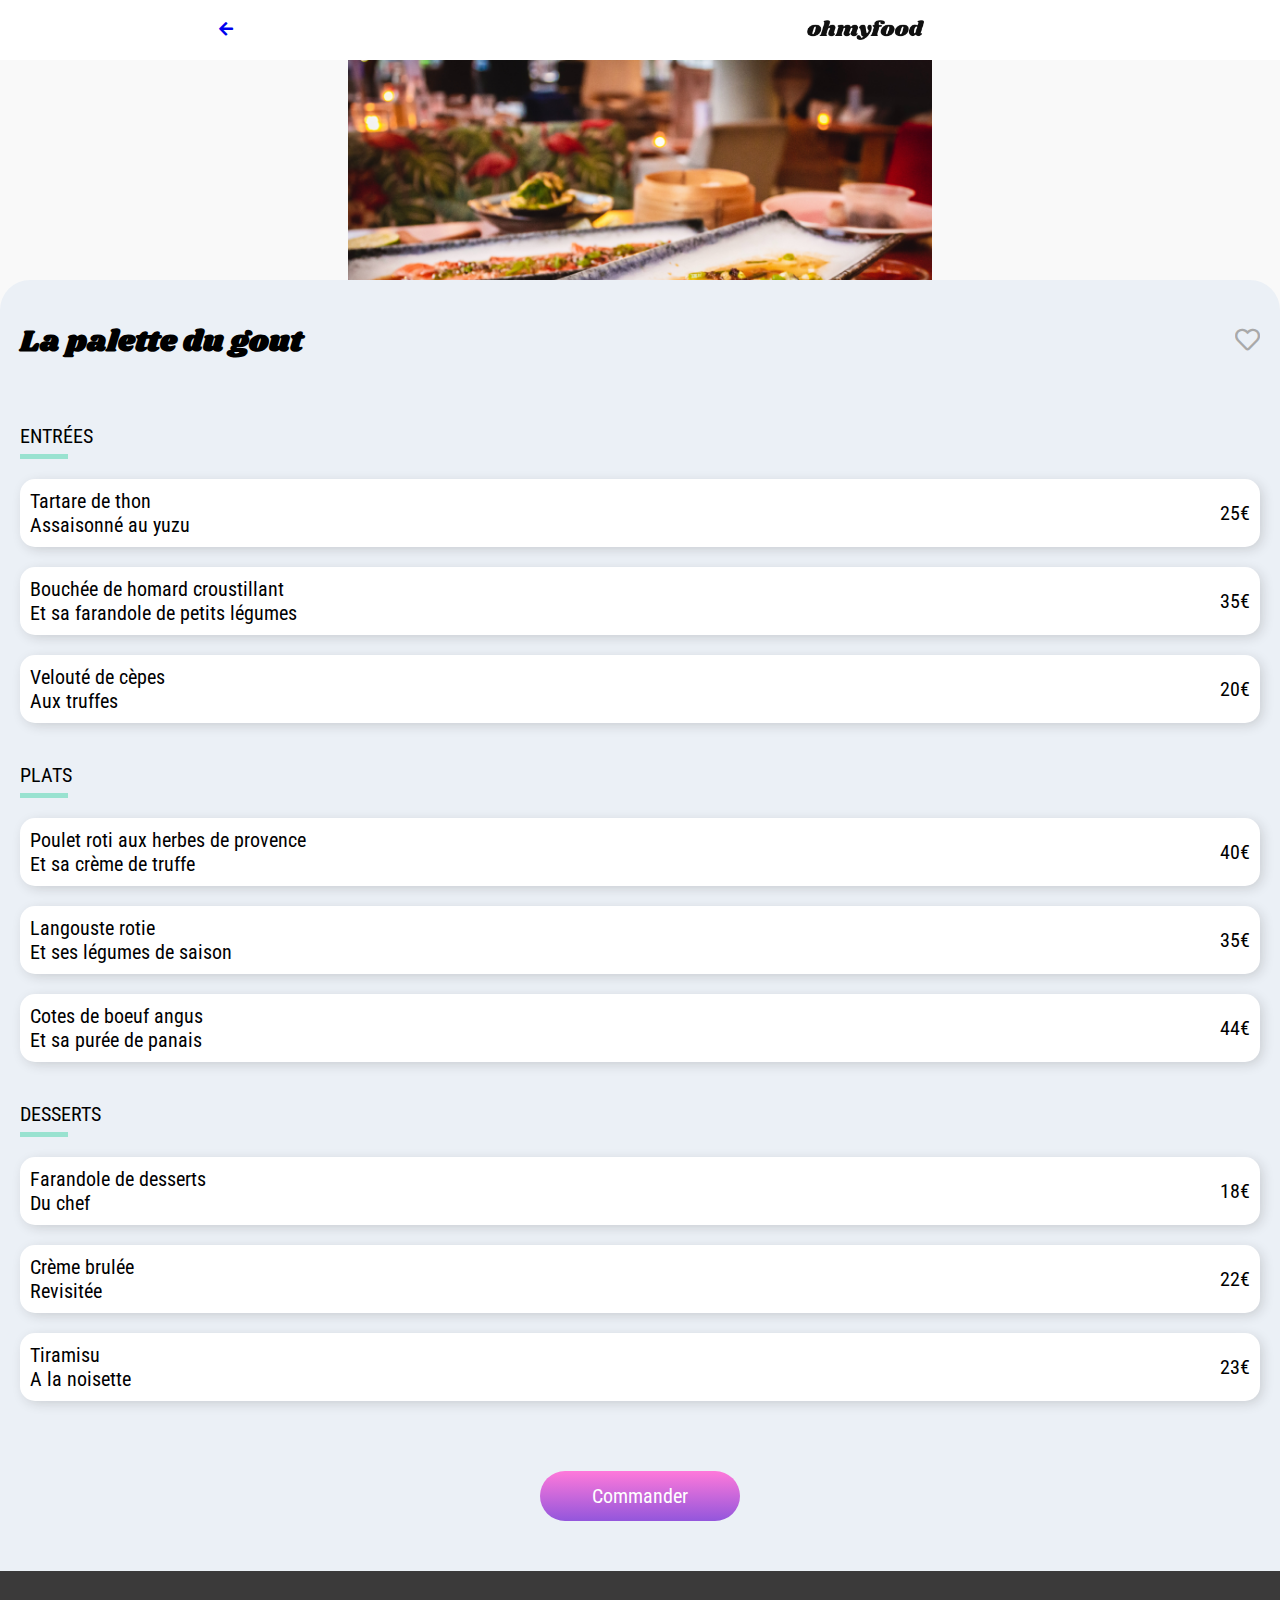
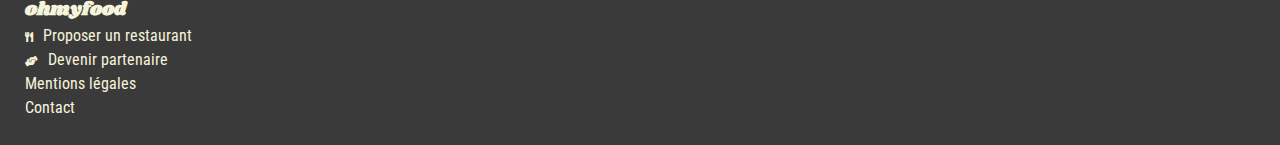
==== commit d42b3541: "Merge branch 'working' of https://github.com/kamgakamga/ohmyfood into working" ====
--- a/menu/delice_des_sens.html
+++ b/menu/delice_des_sens.html
@@ -27,52 +27,90 @@
                         <div class="palette_text">
                                 <h2>La palette du gout</h2>
                                 <div class="palette_heart">
-                                        <i class="far fa-heart"></i>
+                                        <i class="far fa-heart coeur-contenant">
+                                                <i class="fas fa-heart coeur-colore"></i>
+                                        </i>
                                 </div>
                         </div>
                         <article class="entree">
-                                <div class="entree__title">entrées</div>
-                                <div class="entree__entrecard">
-                                        <p>Tartare de thon <br> Assaisonné au yuzu</p>
+                                <div class="entree__title">
+                                        entrées
+                                        <div class="trait"></div>
+                                </div>
+                                <div class="entree__entrecard entree__slideUp1">
+                                        <div class="entree__entrecard__div">
+                                          <p>Tartare de thon <br> Assaisonné au yuzu</p>
+                                        </div>
                                         <span>25€</span>
+                                      <div class="entree__entrecard__check check"><span class="entree__entrecard__check--background contain"><i class="fa fa-check spane"></i></span></div> 
                                 </div>
-                                <div class="entree__entrecard">
-                                        <p>Bouchée de homard croustillant<br> Et sa farandole de petits légumes</p>
-                                        <span>35€</span>
+                                <div class="entree__entrecard entree__slideUp2">
+                                        <div class="entree__entrecard__div">
+                                          <p>Bouchée de homard croustillant<br> Et sa farandole de petits légumes</p>
+                                        </div>
+                                          <span>35€</span>
+                                      <div class="entree__entrecard__check check"><span class="entree__entrecard__check--background contain"><i class="fa fa-check spane"></i></span></div> 
                                 </div>
-                                <div class="entree__entrecard">
-                                        <p>Velouté de cèpes<br> Aux truffes</p>
+                                <div class="entree__entrecard entree__slideUp3">
+                                        <div class="entree__entrecard__div">
+                                           <p>Velouté de cèpes<br> Aux truffes</p>
+                                        </div>
                                         <span>20€</span>
+                                      <div class="entree__entrecard__check check"><span class="entree__entrecard__check--background contain"><i class="fa fa-check spane"></i></span></div> 
                                 </div>
                         </article>
                         <article class="entree">
-                                <div class="plats__title">PLATS</div>
-                                <div class="entree__entrecard">
-                                        <p>Poulet roti aux herbes de provence<br>Et sa crème de truffe</p>
-                                        <span>40€</span>
+                                <div class="entree__title">
+                                        PLATS
+                                        <div class="trait"></div>
                                 </div>
-                                <div class="entree__entrecard">
-                                        <p>Langouste rotie<br>Et ses légumes de saison</p>
-                                        <span>35€</span>
+                                <div class="entree__entrecard entree__slideUp1">
+                                        <div class="entree__entrecard__div">
+                                            <p>Poulet roti aux herbes de provence<br>Et sa crème de truffe</p>
+                                        </div>
+                                            <span>40€</span>
+                                      <div class="entree__entrecard__check check"><span class="entree__entrecard__check--background contain"><i class="fa fa-check spane"></i></span></div> 
                                 </div>
-                                <div class="entree__entrecard">
-                                        <p>Cotes de boeuf angus <br>Et sa purée de panais</p>
+                                <div class="entree__entrecard entree__slideUp2">
+                                        <div class="entree__entrecard__div">
+                                            <p>Langouste rotie<br>Et ses légumes de saison</p>
+                                        </div>
+                                            <span>35€</span>
+                                      <div class="entree__entrecard__check check"><span class="entree__entrecard__check--background contain"><i class="fa fa-check spane"></i></span></div> 
+                                </div>
+                                <div class="entree__entrecard entree__slideUp3">
+                                        <div class="entree__entrecard__div">
+                                            <p>Cotes de boeuf angus <br>Et sa purée de panais</p>
+                                        </div>
                                         <span>44€</span>
+                                      <div class="entree__entrecard__check check"><span class="entree__entrecard__check--background contain"><i class="fa fa-check spane"></i></span></div> 
                                 </div>
                         </article>
                         <article class="entree">
-                                <div class="desserts__title">Desserts</div>
-                                <div class="entree__entrecard">
-                                        <p>Farandole de  desserts <br>Du chef</p>
+                                <div class="entree__title">
+                                        Desserts
+                                        <div class="trait"></div>
+                                </div>
+                                <div class="entree__entrecard entree__slideUp1">
+                                        <div class="entree__entrecard__div">
+                                           <p>Farandole de  desserts <br>Du chef</p>
+                                        </div>
                                         <span>18€</span>
+                                      <div class="entree__entrecard__check check"><span class="entree__entrecard__check--background contain"><i class="fa fa-check spane"></i></span></div> 
                                 </div>
-                                <div class="entree__entrecard">
-                                        <p>Crème brulée<br>Revisitée</p>
+                                <div class="entree__entrecard entree__slideUp2">
+                                        <div class="entree__entrecard__div">
+                                             <p>Crème brulée<br>Revisitée</p>
+                                        </div>
                                         <span>22€</span>
+                                      <div class="entree__entrecard__check check"><span class="entree__entrecard__check--background contain"><i class="fa fa-check spane"></i></span></div> 
                                 </div>
-                                <div class="entree__entrecard">
-                                        <p>Tiramisu<br>A la noisette</p>
+                                <div class="entree__entrecard entree__slideUp3">
+                                        <div class="entree__entrecard__div">
+                                            <p>Tiramisu<br>A la noisette</p>
+                                        </div>
                                         <span>23€</span>
+                                      <div class="entree__entrecard__check check"><span class="entree__entrecard__check--background contain"><i class="fa fa-check spane"></i></span></div> 
                                 </div>
                         </article>
                         <div class="commander">
--- a/style/css/menu/palette_gout.css
+++ b/style/css/menu/palette_gout.css
@@ -78,7 +78,7 @@
 main .entree__title .trait {
   margin: 6px 0 20px 0;
   border-color: #99E2D0;
-  width: 55px;
+  width: 48px;
   height: 5px;
   background-color: #99E2D0;
 }
@@ -94,6 +94,9 @@
   overflow: hidden;
   text-overflow: ellipsis;
 }
+main .entree__entrecard span {
+  padding: 10px;
+}
 main .entree__entrecard__div {
   padding: 10px;
 }
@@ -106,6 +109,7 @@
   text-align: center;
   width: 20%;
   display: none;
+  transition: display 10s;
 }
 main .entree__entrecard__check--background {
   background-color: #FFFFFF;
@@ -118,11 +122,9 @@
 }
 main .entree__entrecard:hover {
   cursor: pointer;
-  transition: transform 3S;
 }
 main .entree__entrecard:hover .check {
   display: block;
-  animation: apparition 2s forwards;
 }
 main .entree__entrecard:hover .check .contain .spane {
   animation: rotation 0.5s forwards;
@@ -159,7 +161,7 @@
 
 @keyframes slideUp {
   0% {
-    transform: translateY(-200px);
+    transform: translateY(-60px);
     opacity: 0;
   }
   100% {
@@ -184,11 +186,13 @@
   }
 }
 @keyframes apparition {
-  from {
-    display: none;
+  0% {
+    display: block;
+    background-color: #ebf0f6;
   }
-  to {
+  100% {
     display: block;
+    background-color: #9356DC;
   }
 }
 
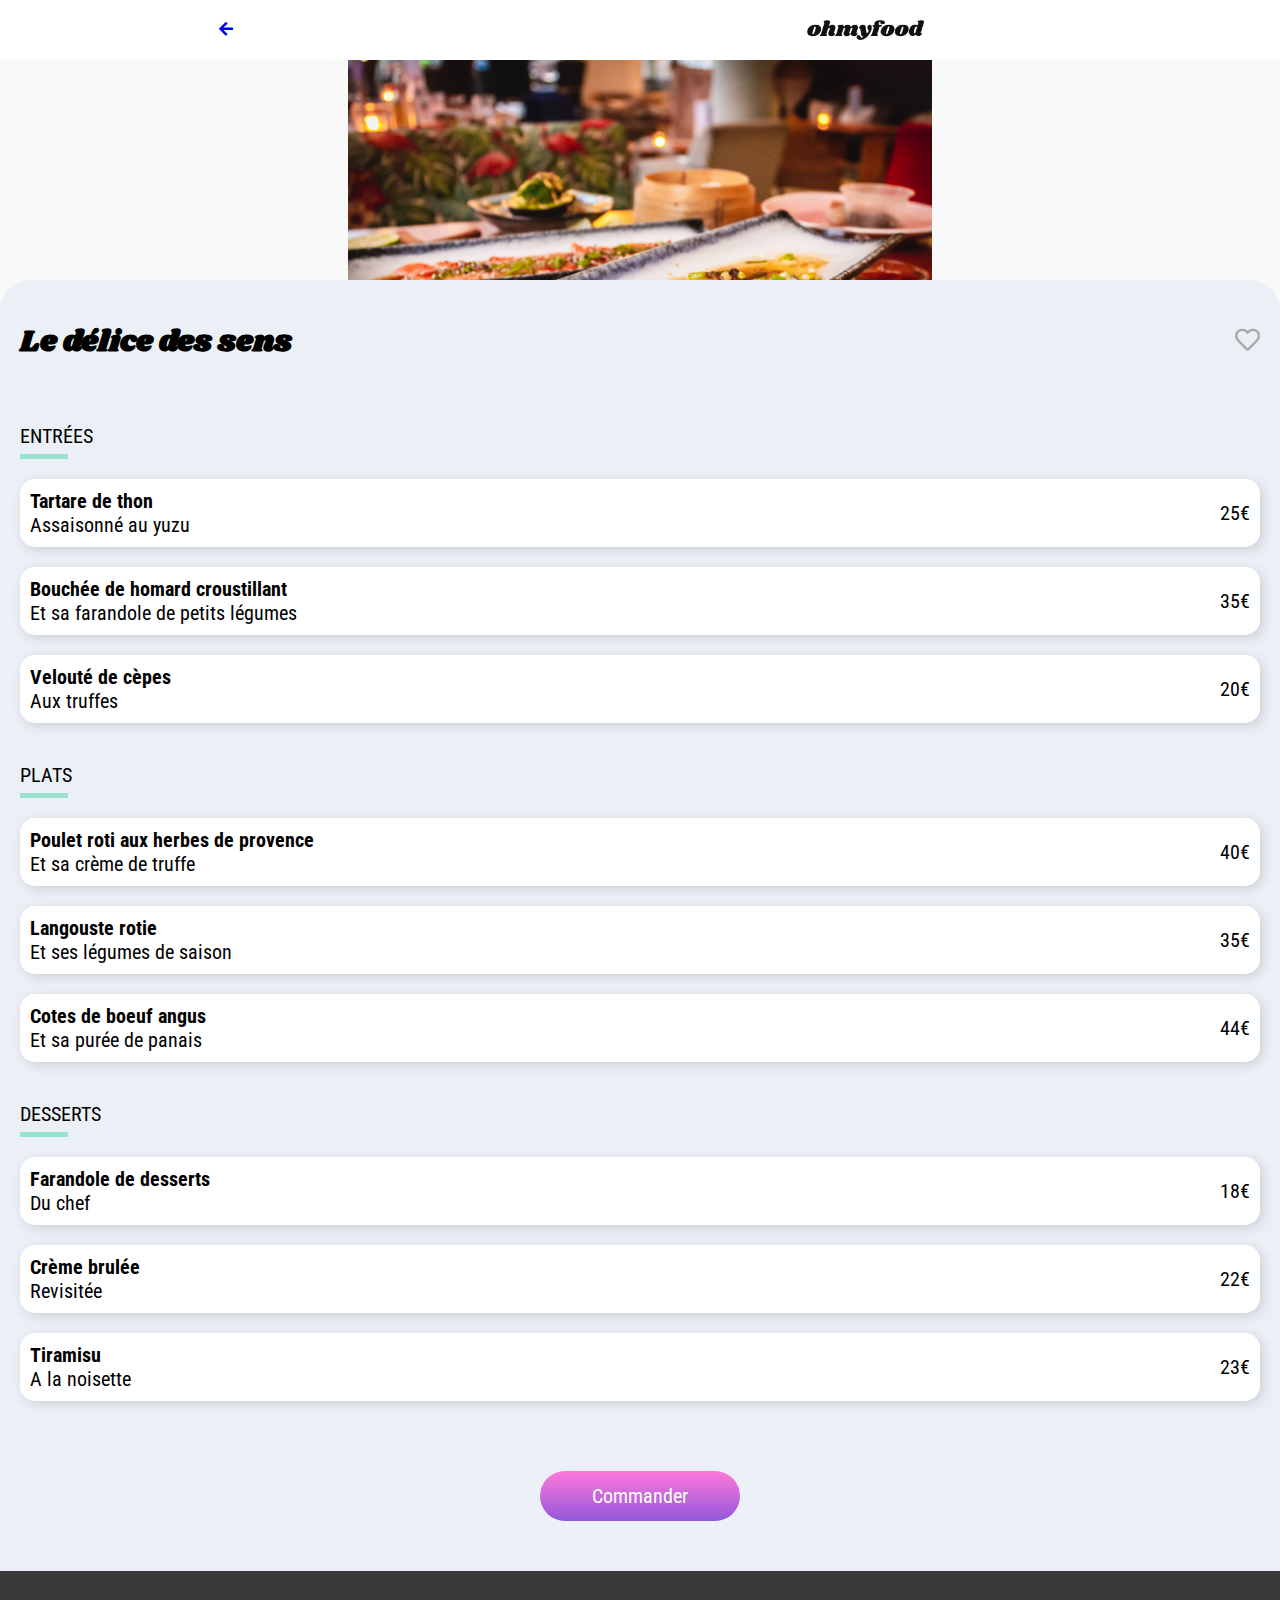
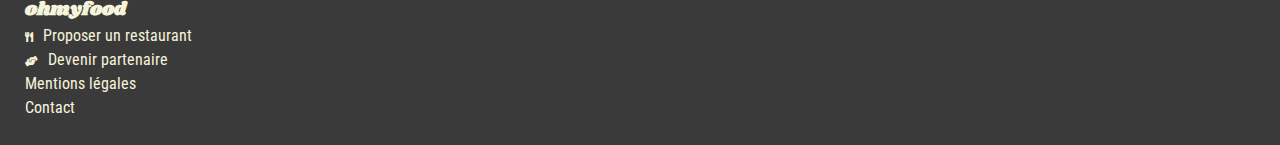
==== commit d273f683: "suite animation" ====
--- a/menu/delice_des_sens.html
+++ b/menu/delice_des_sens.html
@@ -25,10 +25,10 @@
                 </section>
                 <section class="plat">
                         <div class="palette_text">
-                                <h2>La palette du gout</h2>
+                                <h2>Le délice des sens</h2>
                                 <div class="palette_heart">
                                         <i class="far fa-heart coeur-contenant">
-                                                <i class="fas fa-heart coeur-colore"></i>
+                                           <i class="fas fa-heart coeur-colore"></i>
                                         </i>
                                 </div>
                         </div>
@@ -39,21 +39,24 @@
                                 </div>
                                 <div class="entree__entrecard entree__slideUp1">
                                         <div class="entree__entrecard__div">
-                                          <p>Tartare de thon <br> Assaisonné au yuzu</p>
+                                          <p class="entree__entrecard__div--font">Tartare de thon </p>
+                                          <p> Assaisonné au yuzu</p>
                                         </div>
                                         <span>25€</span>
                                       <div class="entree__entrecard__check check"><span class="entree__entrecard__check--background contain"><i class="fa fa-check spane"></i></span></div> 
                                 </div>
                                 <div class="entree__entrecard entree__slideUp2">
                                         <div class="entree__entrecard__div">
-                                          <p>Bouchée de homard croustillant<br> Et sa farandole de petits légumes</p>
+                                          <p class="entree__entrecard__div--font">Bouchée de homard croustillant</p> 
+                                          <p>Et sa farandole de petits légumes</p>
                                         </div>
                                           <span>35€</span>
                                       <div class="entree__entrecard__check check"><span class="entree__entrecard__check--background contain"><i class="fa fa-check spane"></i></span></div> 
                                 </div>
                                 <div class="entree__entrecard entree__slideUp3">
                                         <div class="entree__entrecard__div">
-                                           <p>Velouté de cèpes<br> Aux truffes</p>
+                                           <p class="entree__entrecard__div--font">Velouté de cèpes </p>
+                                           <p> Aux truffes</p>
                                         </div>
                                         <span>20€</span>
                                       <div class="entree__entrecard__check check"><span class="entree__entrecard__check--background contain"><i class="fa fa-check spane"></i></span></div> 
@@ -66,21 +69,24 @@
                                 </div>
                                 <div class="entree__entrecard entree__slideUp1">
                                         <div class="entree__entrecard__div">
-                                            <p>Poulet roti aux herbes de provence<br>Et sa crème de truffe</p>
+                                            <p class="entree__entrecard__div--font">Poulet roti aux herbes de provence </p>
+                                            <p> Et sa crème de truffe</p>
                                         </div>
                                             <span>40€</span>
                                       <div class="entree__entrecard__check check"><span class="entree__entrecard__check--background contain"><i class="fa fa-check spane"></i></span></div> 
                                 </div>
                                 <div class="entree__entrecard entree__slideUp2">
                                         <div class="entree__entrecard__div">
-                                            <p>Langouste rotie<br>Et ses légumes de saison</p>
+                                            <p class="entree__entrecard__div--font">Langouste rotie </p>
+                                            <p> Et ses légumes de saison</p>
                                         </div>
                                             <span>35€</span>
                                       <div class="entree__entrecard__check check"><span class="entree__entrecard__check--background contain"><i class="fa fa-check spane"></i></span></div> 
                                 </div>
                                 <div class="entree__entrecard entree__slideUp3">
                                         <div class="entree__entrecard__div">
-                                            <p>Cotes de boeuf angus <br>Et sa purée de panais</p>
+                                            <p class="entree__entrecard__div--font">Cotes de boeuf angus  </p>
+                                            <p> Et sa purée de panais</p>
                                         </div>
                                         <span>44€</span>
                                       <div class="entree__entrecard__check check"><span class="entree__entrecard__check--background contain"><i class="fa fa-check spane"></i></span></div> 
@@ -88,26 +94,29 @@
                         </article>
                         <article class="entree">
                                 <div class="entree__title">
-                                        Desserts
-                                        <div class="trait"></div>
+                                         Desserts
+                                <div class="trait"></div>
                                 </div>
                                 <div class="entree__entrecard entree__slideUp1">
                                         <div class="entree__entrecard__div">
-                                           <p>Farandole de  desserts <br>Du chef</p>
+                                           <p class="entree__entrecard__div--font">Farandole de  desserts </p>
+                                           <p> Du chef</p>
                                         </div>
                                         <span>18€</span>
                                       <div class="entree__entrecard__check check"><span class="entree__entrecard__check--background contain"><i class="fa fa-check spane"></i></span></div> 
                                 </div>
                                 <div class="entree__entrecard entree__slideUp2">
                                         <div class="entree__entrecard__div">
-                                             <p>Crème brulée<br>Revisitée</p>
+                                             <p class="entree__entrecard__div--font">Crème brulée </p>
+                                             </p> Revisitée</p>
                                         </div>
                                         <span>22€</span>
                                       <div class="entree__entrecard__check check"><span class="entree__entrecard__check--background contain"><i class="fa fa-check spane"></i></span></div> 
                                 </div>
                                 <div class="entree__entrecard entree__slideUp3">
                                         <div class="entree__entrecard__div">
-                                            <p>Tiramisu<br>A la noisette</p>
+                                            <p class="entree__entrecard__div--font">Tiramisu </p>
+                                            <p> A la noisette</p>
                                         </div>
                                         <span>23€</span>
                                       <div class="entree__entrecard__check check"><span class="entree__entrecard__check--background contain"><i class="fa fa-check spane"></i></span></div> 
--- a/style/css/style.css
+++ b/style/css/style.css
@@ -149,7 +149,7 @@
 }
 
 .localisation {
-  background-color: #F2F2F2;
+  background-color: #ebf0f6;
   justify-content: center;
   display: flex;
   padding: 15px 0;
@@ -212,12 +212,13 @@
   font-size: 25px;
 }
 .fonctionnement__chosissez {
-  background-color: #F2F2F2;
+  background-color: #ebf0f6;
   display: flex;
   justify-content: center;
   align-items: center;
   margin: 20px 10px 20px 10px;
   height: 50px;
+  font-weight: bold;
   border-radius: 20px;
   position: relative;
   box-shadow: 3px 3px 13px -2px rgba(33, 32, 32, 0.2);
@@ -243,10 +244,13 @@
   cursor: pointer;
   background-color: #F9F9F9;
 }
+.fonctionnement__chosissez:hover .color_icon {
+  color: #9356DC;
+}
 
 .restaurant {
   padding: 0px 20px 40px 20px;
-  background-color: #F2F2F2;
+  background-color: #ebf0f6;
   display: flex;
   flex-direction: column;
   justify-content: space-around;
@@ -283,6 +287,38 @@
 .restaurant .palette_text .palette_heart {
   font-size: 30px;
 }
+.restaurant .palette_text:nth-child(1) {
+  font-weight: bold;
+}
+.restaurant .palette_text .palette_heart .coeur-contenant {
+  display: inline-block;
+  position: relative;
+  font-size: 25px;
+  overflow: hidden;
+  cursor: pointer;
+  color: #a9a9a9;
+}
+.restaurant .palette_text .palette_heart .coeur-colore {
+  position: absolute;
+  top: 60px;
+  left: 30px;
+  font-size: 0px;
+  transition: top 0.5s, font-size 0.5s, left 0.5s;
+  background: linear-gradient(to left, #9356DC 0%, #FF79DA 100%);
+  background-clip: text;
+  -webkit-background-clip: text;
+  -webkit-text-fill-color: transparent;
+}
+.restaurant .palette_text .palette_heart .coeur-contenant:hover {
+  padding-right: 0.25px;
+  color: #e251ea;
+  counter-reset: #FF79DA;
+}
+.restaurant .palette_text .palette_heart .coeur-contenant:hover .coeur-colore {
+  top: 1.5px;
+  font-size: 23px;
+  left: 2px;
+}
 
 .restaurant__br__liens {
   position: relative;
--- a/style/css/menu/palette_gout.css
+++ b/style/css/menu/palette_gout.css
@@ -61,11 +61,13 @@
   -webkit-text-fill-color: transparent;
 }
 main .plat .palette_text .palette_heart .coeur-contenant:hover {
+  padding-right: 0.25px;
+  color: #e251ea;
   counter-reset: #FF79DA;
 }
 main .plat .palette_text .palette_heart .coeur-contenant:hover .coeur-colore {
-  top: 3px;
-  font-size: 21px;
+  top: 1.5px;
+  font-size: 23px;
   left: 2px;
 }
 main .entree {
@@ -90,15 +92,18 @@
   border-radius: 15px;
   background-color: #FFFFFF;
   box-shadow: 3px 3px 13px -2px rgba(33, 32, 32, 0.2);
-  white-space: nowrap;
-  overflow: hidden;
-  text-overflow: ellipsis;
 }
 main .entree__entrecard span {
   padding: 10px;
 }
 main .entree__entrecard__div {
   padding: 10px;
+}
+main .entree__entrecard__div--font {
+  overflow: hidden;
+  text-overflow: ellipsis;
+  white-space: nowrap;
+  font-weight: bold;
 }
 main .entree__entrecard__check {
   padding-top: 25px;
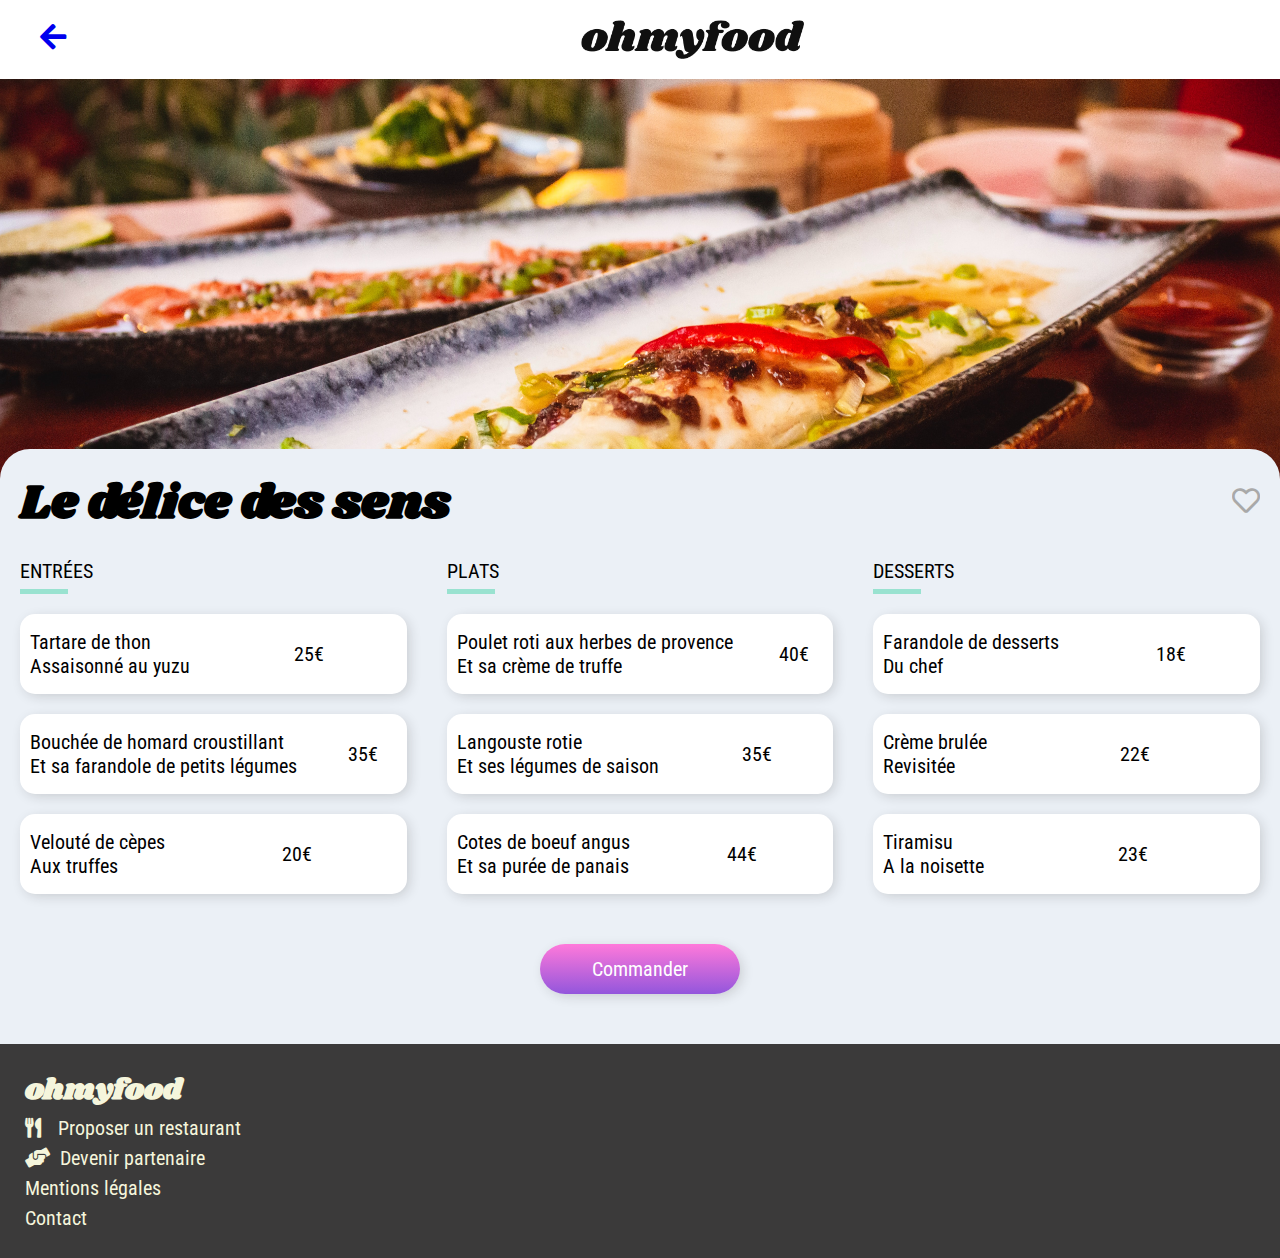
==== commit 1e27ce7c: "premiere version finale" ====
--- a/menu/delice_des_sens.html
+++ b/menu/delice_des_sens.html
@@ -18,11 +18,12 @@
                 </div>
         </header>
         <main>
-                <section class="baniere">
-                                <div class="banieres__div">
-                                        <img class="banieres__div__img" src="./../img/restaurants/louis-hansel-shotsoflouis-qNBGVyOCY8Q-unsplash.jpg" alt="baniere la palette du gout">
-                                </div>       
-                </section>
+                <div class="banieres">
+                     <div class="banieres__div">
+                        <img class="banieres__div__img" src="./../img/restaurants/louis-hansel-shotsoflouis-qNBGVyOCY8Q-unsplash.jpg" alt="baniere du restaurant le delice du sens">
+                     </div>    
+                </div> 
+                
                 <section class="plat">
                         <div class="palette_text">
                                 <h2>Le délice des sens</h2>
@@ -32,6 +33,7 @@
                                         </i>
                                 </div>
                         </div>
+                        <div class="menus">
                         <article class="entree">
                                 <div class="entree__title">
                                         entrées
@@ -122,18 +124,26 @@
                                       <div class="entree__entrecard__check check"><span class="entree__entrecard__check--background contain"><i class="fa fa-check spane"></i></span></div> 
                                 </div>
                         </article>
+                </div>
                         <div class="commander">
                                 <div class="commander__buton"> Commander</div>
                         </div>
                 </section>
         </main> 
         <footer class="footer">
-                <h3>ohmyfood</h3>
-         
-                 <i class="fas fa-utensils"></i>Proposer un restaurant <br>
-                 <i class="fas fa-hands-helping"></i>Devenir partenaire <br>
-                 Mentions légales <br>
-                 Contact
-         </footer>    
+                <h3 class="footer__title">ohmyfood</h3>
+                <div class="content">
+                        <div class="proposer">
+                                <span><i class="fas fa-utensils"></i></span>
+                                <p class="t"> Proposer un restaurant </p>
+                        </div>
+                        <div class="partenaire">
+                                <span><i class="fas fa-hands-helping t"></i></span>
+                                <p> Devenir partenaire </p>
+                        </div>
+                        <div class="mention"> Mentions légales</div>
+                        <div class="div">Contact</div> 
+                </div>
+         </footer>
 </body>
 </html>   --- a/style/css/style.css
+++ b/style/css/style.css
@@ -99,25 +99,6 @@
     opacity: 0;
   }
 }
-.form__group input {
-  border: 2px solid #fff;
-  border-radius: 100rem;
-  color: #6300a0;
-  font-family: "Montserrat", sans-serif;
-  font-size: 2.5rem;
-  outline: none;
-  padding: 0.5rem 1.5rem;
-  width: 100%;
-  transition: background-color 500ms;
-}
-.form__group input:focus {
-  border: 2px solid #6300a0;
-}
-.form__group input:not(:focus):invalid {
-  background: #b20a37;
-  border: 2px solid #b20a37;
-  color: #fff;
-}
 
 /******************************MIXIN*****************************/
 *,
@@ -153,20 +134,20 @@
   justify-content: center;
   display: flex;
   padding: 15px 0;
-  font-size: 20px;
+  font-size: 25px;
   font-weight: bold;
 }
 .localisation__icon {
-  font-size: 20px;
+  font-size: 25px;
 }
 .localisation__ville {
   text-align: center;
   margin-left: 15px;
 }
 
-.nouveau {
+/* .nouveau {
   background-color: #99E2D0;
-}
+} */
 
 .baniere {
   background-color: #F9F9F9;
@@ -178,38 +159,44 @@
 }
 .baniere__title {
   text-align: center;
+  font-size: 35px;
+  margin: 30px 0;
+}
+.baniere__paragraphe {
+  text-align: center;
   font-size: 30px;
-  margin: 30px 0;
-}
-.baniere__paragraphe {
-  text-align: center;
 }
 .baniere__explorer {
   background-image: linear-gradient(to top, #9356DC, #FF79DA);
   display: flex;
   align-items: center;
   justify-content: center;
-  height: 40px;
-  width: 40%;
+  height: 50px;
+  width: 60%;
   border-radius: 40px;
-  max-width: 200px;
+  max-width: 250px;
   padding: 20px;
   text-align: center;
   margin: 30px 0 50px 0;
-  font-size: 14px;
+  font-size: 20px;
   background-color: #FF79DA;
   color: #FFFFFF;
-  cursor: b;
+  cursor: cursor;
 }
 
 .fonctionnement {
   background-color: #FFFFFF;
   padding: 0px 20px 0px 20px;
-  margin: 50px 0px 70px 0px;
+  margin: 50px 0px 50px 0px;
 }
 .fonctionnement__title {
   padding-bottom: 10px;
   font-size: 25px;
+}
+.fonctionnement__item{
+  display: flex;
+  justify-content: space-around;
+  flex-wrap: wrap;
 }
 .fonctionnement__chosissez {
   background-color: #ebf0f6;
@@ -221,6 +208,7 @@
   font-weight: bold;
   border-radius: 20px;
   position: relative;
+  width: 30%;
   box-shadow: 3px 3px 13px -2px rgba(33, 32, 32, 0.2);
 }
 .fonctionnement__chosissez__texte {
@@ -249,7 +237,7 @@
 }
 
 .restaurant {
-  padding: 0px 20px 40px 20px;
+  padding: 20px 40px 20px;
   background-color: #ebf0f6;
   display: flex;
   flex-direction: column;
@@ -258,20 +246,39 @@
 .restaurant__title {
   padding: 0px 0px 25px 0px;
   font-size: 25px;
+}
+
+.restaurant__items{
+  display: flex;
+  flex-wrap: wrap;
+  justify-content: space-between;
 }
 .restaurant .restaurant__br {
   transition: transform 1s ease-in-out;
   border-radius: 15px;
-  background-color: #FF79DA;
+  /* background-color: #FF79DA; */
   margin-bottom: 25px;
+  /* border: 5px solid #9356DC; */
+  width: 49%;
+}
+.restaurant .restaurant__br__liens{
+  position: relative;
+  display: block;
 }
 .restaurant .restaurant__br .restaurant__br__liens__nouveau {
-  background-color: #99E2D0;
+  position: absolute;
+  background-color: #99E2D0; 
   display: inline-block;
   padding: 6px 12px;
   border-radius: 3px;
   color: rgb(45, 132, 45);
   font-weight: 600;
+
+  /* right:80%; */
+  /* top: 0;
+  bottom: 0;
+  left: 0; */
+  z-index: 2;
 }
 .restaurant .restaurant__br:hover {
   transform: scale(1.08);
@@ -283,6 +290,11 @@
   border-radius: 0px 0px 15px 15px;
   display: flex;
   justify-content: space-between;
+  
+}
+.restaurant .palette_text .font{
+  font-weight: bold;
+  font-size: 20px;
 }
 .restaurant .palette_text .palette_heart {
   font-size: 30px;
@@ -335,4 +347,39 @@
   border-radius: 15px 15px 0 0;
 }
 
+@media only screen and (max-width: 768px){
+  .baniere__title {
+    font-size: 25px;
+  }
+
+  .baniere__paragraphe {
+    font-size: 20px;
+  }
+.baniere__explorer {
+  width: 40%;
+  font-size: 15px;
+}
+  .restaurant__img {
+    height: 250px;
+  }
+
+  .fonctionnement__item{
+    display: flex;
+    justify-content: space-around;
+    flex-direction: column;
+  }
+
+  .fonctionnement__chosissez {
+    width: 100%;
+  }
+
+  .restaurant__items{
+    flex-direction: column;
+  }
+
+  .restaurant .restaurant__br {
+    width: 100%;
+  }
+}
+
 /*# sourceMappingURL=style.css.map */
--- a/style/css/menu/palette_gout.css
+++ b/style/css/menu/palette_gout.css
@@ -10,81 +10,53 @@
   font-family: "Shrikhand", cursive;
 }
 
-main {
-  background-color: #FFFFFF;
-  overflow: hidden;
+/* .banieres__div , .banieres {
+  height: 400px;
+}
+
+.banieres__div__img{
+  height: 100%;
+  width: 100%;
+  object-fit: cover;
+  object-position: center;
+}
+
+.plat{
+  background-color: #e71c96;
+  border-top-right-radius: 30px;
+  border-top-left-radius: 30px;
+  margin: -20px;
+  z-index: 2;
   display: flex;
   flex-direction: column;
-}
-main .banieres__div {
-  height: 250px;
-  overflow: hidden;
-}
-main .banieres__div .banieres__div__img {
-  width: 100%;
-  height: 400px;
-}
-main .plat {
-  margin-top: -30px;
-  font-size: 20px;
-  border-top-left-radius: 30px;
-  border-top-right-radius: 30px;
-  display: flex;
-  flex-direction: column;
-  justify-content: center;
-  background-color: #ebf0f6;
-  transition: background-color 1s 2s;
-}
-main .plat .palette_text {
-  margin: 40px 20px;
-  display: flex;
-  justify-content: space-between;
-  align-items: center;
-}
-main .plat .palette_text .palette_heart .coeur-contenant {
-  display: inline-block;
-  position: relative;
-  font-size: 25px;
-  overflow: hidden;
-  cursor: pointer;
-  color: #a9a9a9;
-}
-main .plat .palette_text .palette_heart .coeur-colore {
-  position: absolute;
-  top: 60px;
-  left: 30px;
-  font-size: 0px;
-  transition: top 0.5s, font-size 0.5s, left 0.5s;
-  background: linear-gradient(to left, #9356DC 0%, #FF79DA 100%);
-  background-clip: text;
-  -webkit-background-clip: text;
-  -webkit-text-fill-color: transparent;
-}
-main .plat .palette_text .palette_heart .coeur-contenant:hover {
-  padding-right: 0.25px;
-  color: #e251ea;
-  counter-reset: #FF79DA;
-}
-main .plat .palette_text .palette_heart .coeur-contenant:hover .coeur-colore {
-  top: 1.5px;
-  font-size: 23px;
-  left: 2px;
-}
-main .entree {
+  padding: 20px 20px;
+}
+
+.palette_text{
+    
+  margin: 0 20px;
+}
+
+.menus {
+  display: flex;
+  justify-content: space-around;
+}
+.menus .entree {
   margin-top: 20px;
-}
-main .entree__title {
+  width: 33%;
+}
+.menus .entree__title {
   margin: 0 0 0 20px;
   text-transform: uppercase;
 }
-main .entree__title .trait {
+.menus .entree__title .trait {
   margin: 6px 0 20px 0;
   border-color: #99E2D0;
   width: 48px;
   height: 5px;
   background-color: #99E2D0;
 }
-main .entree__entrecard {
+.menus .entree__entrecard {
   display: flex;
   justify-content: space-between;
   align-items: center;
@@ -92,20 +64,38 @@
   border-radius: 15px;
   background-color: #FFFFFF;
   box-shadow: 3px 3px 13px -2px rgba(33, 32, 32, 0.2);
-}
-main .entree__entrecard span {
+  overflow: hidden;
+}
+.menus .entree__entrecard .content {
+  flex-direction: row;
+  display: flex;
+  flex-wrap: wrap;
+  background-color: #FF79DA;
+  max-width: 100%;
+}
+.menus .entree__entrecard .content .details {
+  display: flex;
   padding: 10px;
-}
-main .entree__entrecard__div {
-  padding: 10px;
-}
-main .entree__entrecard__div--font {
-  overflow: hidden;
+  justify-content: space-between;
+  width: 100%;
+  background-color: #9356DC;
+}
+.menus .entree__entrecard .content .details .ellipsis {
+  display: flex;
+  justify-content: space-between;
   text-overflow: ellipsis;
   white-space: nowrap;
-  font-weight: bold;
-}
-main .entree__entrecard__check {
+  overflow: hidden;
+}
+.menus .entree__entrecard__div {
+  padding: 10px;
+}
+.menus .entree__entrecard__div .ellipsis {
+  text-overflow: ellipsis;
+  white-space: nowrap;
+  overflow: hidden;
+}
+.menus .entree__entrecard__check {
   padding-top: 25px;
   height: 80px;
   border-radius: 0px 15px 15px 0px;
@@ -113,41 +103,43 @@
   color: #99E2D0;
   text-align: center;
   width: 20%;
-  display: none;
-  transition: display 10s;
-}
-main .entree__entrecard__check--background {
+  margin-right: -89px;
+  font-size: 20px;
+  transition: margin-right 1s;
+}
+.menus .entree__entrecard__check--background {
+  padding: 2px;
   background-color: #FFFFFF;
   border-radius: 50%;
-  padding: 2px;
-}
-main .entree__entrecard .check .contain .spane {
-  transform: rotate(0turn);
+}
+.menus .entree__entrecard .check .contain .spane {
+  transform: rotate(1turn);
   transition: transform 2s;
 }
-main .entree__entrecard:hover {
+.menus .entree__entrecard:hover {
   cursor: pointer;
 }
-main .entree__entrecard:hover .check {
-  display: block;
-}
-main .entree__entrecard:hover .check .contain .spane {
-  animation: rotation 0.5s forwards;
-}
-main .entree__slideUp1 {
+.menus .entree__entrecard:hover .check {
+  margin-right: 0;
+}
+.menus .entree__entrecard:hover .check .contain .spane {
+  animation: rotation 0.75s forwards;
+}
+.menus .entree__slideUp1 {
   animation: slideUp 1s forwards;
 }
-main .entree__slideUp2 {
+.menus .entree__slideUp2 {
   animation: slideUp 2s forwards;
 }
-main .entree__slideUp3 {
+.menus .entree__slideUp3 {
   animation: slideUp 3s forwards;
 }
-main .commander {
+
+.commander {
   display: flex;
   justify-content: center;
 }
-main .commander__buton {
+.commander__buton {
   cursor: pointer;
   background-image: linear-gradient(to top, #9356DC, #FF79DA);
   padding-top: 25px;
@@ -162,7 +154,309 @@
   text-align: center;
   margin: 50px 0 50px 0;
   color: #FFFFFF;
-}
+  box-shadow: 3px 3px 13px -2px rgba(33, 32, 32, 0.2);
+}  */
+
+  main {
+    background-color: #FFFFFF;
+    overflow: hidden;
+    display: flex;
+    flex-direction: column;
+  }
+  main .banieres__div {
+    height: 400px;
+    overflow: hidden;
+  }
+  main .banieres__div .banieres__div__img {
+    width: 100%;
+    height: 400px;
+    object-fit: cover;
+    object-position: center;
+  }
+  main .plat {
+    margin-top: -30px;
+    font-size: 20px;
+    border-top-left-radius: 30px;
+    border-top-right-radius: 30px;
+    display: flex;
+    flex-direction: column;
+    justify-content: center;
+    background-color: #ebf0f6;
+    transition: background-color 1s 2s;
+  }
+  main .plat .palette_text {
+    margin: 20px 20px;
+    display: flex;
+    justify-content: space-between;
+    align-items: center;
+  }
+  main .plat .palette_text .palette_heart .coeur-contenant {
+    display: inline-block;
+    height: 28px;
+    position: relative;
+    font-size: 28px;
+    overflow: hidden;
+    cursor: pointer;
+    color: #a9a9a9;
+  }
+  main .plat .palette_text .palette_heart .coeur-colore {
+    position: absolute;
+    top: 60px;
+    left: 10px;
+    font-size: 0px;
+    transition: top 3s, font-size 3s, left 3s;
+    background: linear-gradient(to bottom, #9356DC 0%, #FF79DA 100%);
+    background-clip: text;
+    -webkit-background-clip: text;
+    -webkit-text-fill-color: transparent;
+  }
+  main .plat .palette_text .palette_heart .coeur-contenant:hover {
+    color: #FF79DA;
+    counter-reset: #FF79DA;
+  }
+  main .plat .palette_text .palette_heart .coeur-contenant:hover .coeur-colore {
+    top: 0px;
+    font-size: 28px;
+    left: 0px;
+  }
+
+  main .plat .menus{
+         /* background-color: #FF79DA; */
+         display: flex;
+         flex-direction: row;
+         /* flex-wrap: wrap; */
+  }
+
+  main .entree {
+    width: 100%;
+  }
+
+  main .entree .menus__item {
+    display: flex;
+    position: relative;
+    margin: 10px 0 10px 0;
+    border-radius: 12px 12px 12px 12px;
+    overflow: hidden;
+    /* opacity: 0;
+    transform: translateY(-50px);
+    animation-name: fadeInUp;
+    animation-duration: 0.6s;
+    animation-fill-mode: forwards; */
+    
+  }
+  main .entree__title {
+    margin: 0 0 0 20px;
+    text-transform: uppercase;
+  }
+  main .entree__title .trait {
+    margin: 6px 0 20px 0;
+    border-color: #99E2D0;
+    width: 48px;
+    height: 5px;
+    background-color: #99E2D0;
+  }
+  main .entree__entrecard {
+    display: flex;
+    justify-content: space-between;
+    align-items: center;
+    margin: 20px;
+    border-radius: 15px;
+    background-color: #FFFFFF;
+    box-shadow: 3px 3px 13px -2px rgba(33, 32, 32, 0.2);
+    overflow: hidden;
+  }
+  main .entree__entrecard .containeur{
+    background-color: #FF79DA;
+    max-width: 100%;
+  }
+  main .entree__entrecard .containeur .ellipsis{
+    text-overflow: ellipsis;
+    white-space: nowrap;
+    overflow: hidden;
+    max-width: 100%;
+    /* font-size: 50px; */
+  }
+  main .entree__entrecard .content {
+    justify-content: space-between;
+    flex-direction: row;
+    display: flex;
+    flex-wrap: wrap;
+    max-width: 100%;
+    background-color: #4dc098;
+  }
+  main .entree__entrecard .content .details {
+    display: flex;
+    padding: 10px;
+    justify-content: space-between;
+    max-width: 90%;
+    background-color: #514dc0;
+  }
+  main .entree__entrecard .content .details .ellipsis {
+    display: flex;
+    justify-content: space-between;
+    text-overflow: ellipsis;
+    white-space: nowrap;
+    overflow: hidden;
+    width: 80%;
+  }
+  main .entree__entrecard__div {
+    padding: 10px;
+  }
+  main .entree__entrecard__div .ellipsis {
+    text-overflow: ellipsis;
+    white-space: nowrap;
+    overflow: hidden;
+    max-width: 100%;
+  }
+  main .entree__entrecard__check {
+    padding-top: 25px;
+    height: 80px;
+    border-radius: 0px 15px 15px 0px;
+    background-color: #99E2D0;
+    color: #99E2D0;
+    text-align: center;
+    width: 20%;
+    margin-right: -89px;
+    font-size: 20px;
+    transition: margin-right 1s;
+  }
+  main .entree__entrecard__check--background {
+    padding: 2px;
+    background-color: #FFFFFF;
+    border-radius: 50%;
+  }
+  main .entree__entrecard .check .contain .spane {
+    transform: rotate(1turn);
+    transition: transform 2s;
+  }
+  main .entree__entrecard:hover  {
+    cursor: pointer; 
+  }
+  main .entree__entrecard:hover .containeur{
+    background-color: #9356DC; 
+  }
+
+  main .entree__entrecard:hover .check {
+    margin-right: 0;
+  }
+  main .entree__entrecard:hover .check .contain .spane {
+    animation: rotation 0.75s forwards;
+  }
+  main .entree__slideUp1 {
+    animation: slideUp 1s forwards;
+  }
+  main .entree__slideUp2 {
+    animation: slideUp 2s forwards;
+  }
+  main .entree__slideUp3 {
+    animation: slideUp 3s forwards;
+  }
+  main .commander {
+    display: flex;
+    justify-content: center;
+  }
+  main .commander__buton {
+    cursor: pointer;
+    background-image: linear-gradient(to top, #9356DC, #FF79DA);
+    padding-top: 25px;
+    padding-bottom: 25px;
+    display: flex;
+    align-items: center;
+    justify-content: center;
+    height: 40px;
+    width: 40%;
+    border-radius: 40px;
+    max-width: 200px;
+    text-align: center;
+    margin: 30px 0 50px 0;
+    color: #FFFFFF;
+    box-shadow: 3px 3px 13px -2px rgba(33, 32, 32, 0.2);
+  }
+  .banieres__div {
+    height: 250px;
+    overflow: hidden;
+  }
+  .banieres__div .banieres__div__img {
+    width: 100%;
+    height: 400px;
+  }
+  .plat {
+    margin-top: -30px;
+    font-size: 20px;
+    border-top-left-radius: 30px;
+    border-top-right-radius: 30px;
+    display: flex;
+    flex-direction: column;
+    justify-content: center;
+    background-color: #ebf0f6;
+    transition: background-color 1s 2s;
+  }
+  .plat .palette_text {
+    margin: 40px 40px;
+    display: flex;
+    font-size: 2rem;
+    justify-content: space-between;
+    align-items: center;
+  }
+  .plat .palette_text .palette_heart .coeur-contenant {
+    display: inline-block;
+    height: 28px;
+    position: relative;
+    font-size: 2rem;
+    overflow: hidden;
+    cursor: pointer;
+    color: #a9a9a9;
+  }
+  .plat .palette_text .palette_heart .coeur-colore {
+    position: absolute;
+    top: 60px;
+    left: 10px;
+    font-size: 0px;
+    transition: top 3s, font-size 3s, left 3s;
+    background: linear-gradient(to bottom, #9356DC 0%, #FF79DA 100%);
+    background-clip: text;
+    -webkit-background-clip: text;
+    -webkit-text-fill-color: transparent;
+  }
+  .plat .palette_text .palette_heart .coeur-contenant:hover {
+    color: #FF79DA;
+    counter-reset: #FF79DA;
+  }
+  .plat .palette_text .palette_heart .coeur-contenant:hover .coeur-colore {
+    top: 0px;
+    font-size: 2rem;
+    left: 0px;
+  }
+
+
+
+  @media only screen and (max-width: 768px){
+     
+    .plat .palette_text{
+         font-size: 20px;
+    }
+
+    .menus{
+      display: flex;
+      flex-wrap: wrap;
+    }
+
+    main .entree__entrecard__check {
+      padding-top: 25px;
+      height: 80px;
+      border-radius: 0px 15px 15px 0px;
+      background-color: #99E2D0;
+      color: #99E2D0;
+      text-align: center;
+      width: 20%;
+      margin-right: -140px;
+      font-size: 20px;
+      transition: margin-right 1s;
+    }
+  }
+
+
+
 
 @keyframes slideUp {
   0% {
